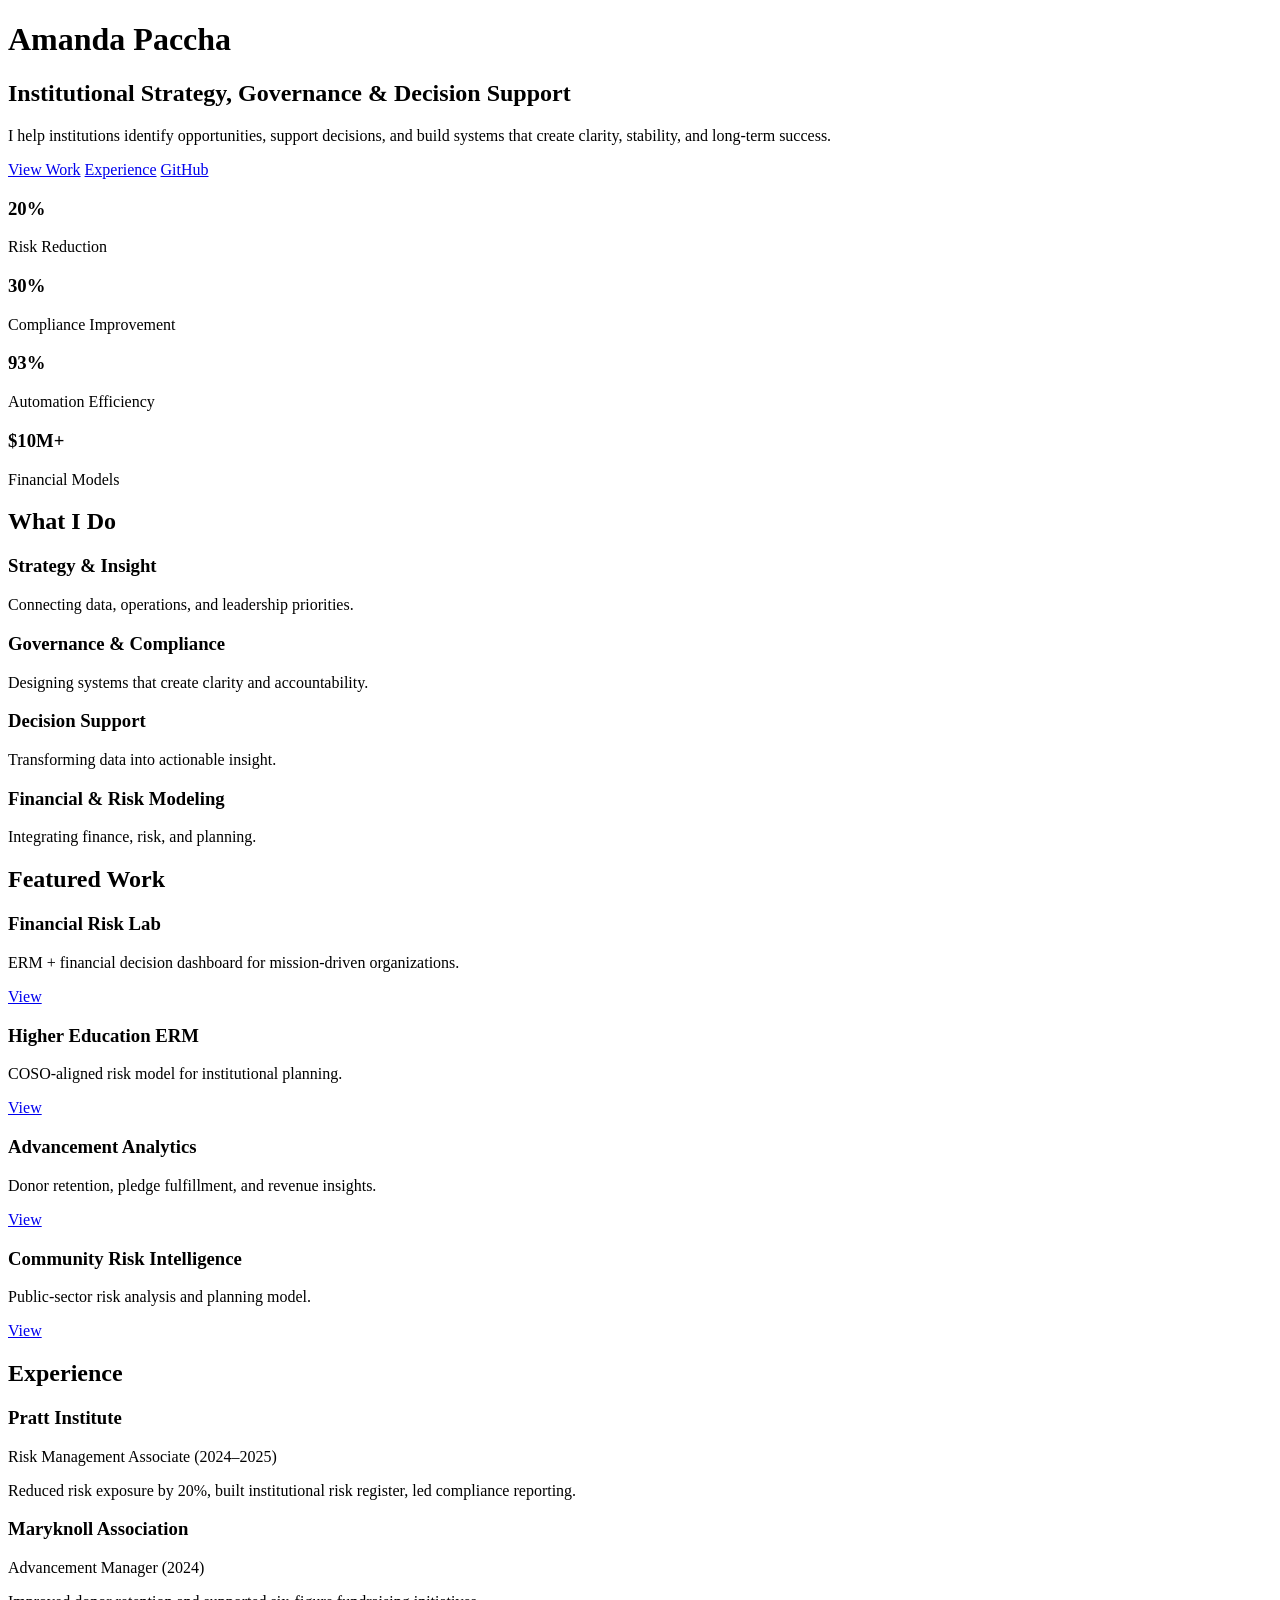
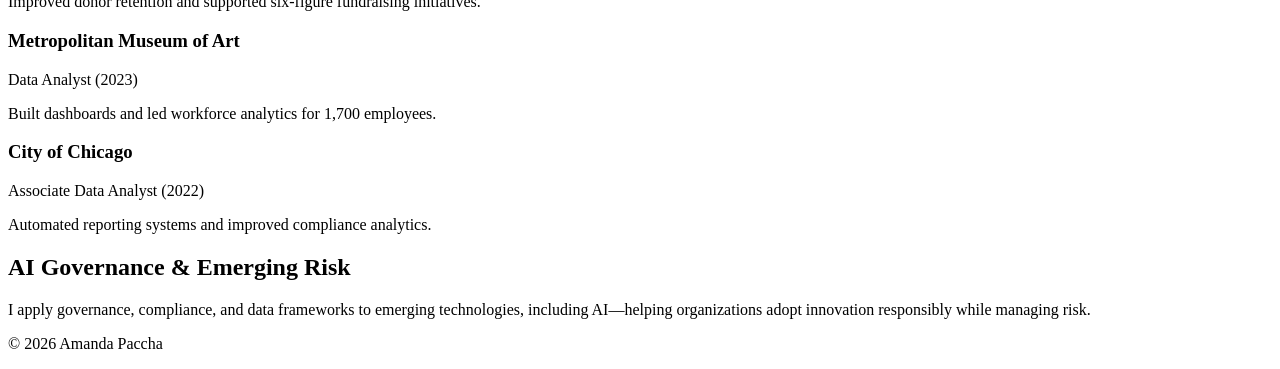
==== index.html @ c98c62a1 "Create index.html" ====
<!DOCTYPE html>
<html lang="en">
<head>
<meta charset="UTF-8">
<meta name="viewport" content="width=device-width, initial-scale=1.0">
<title>Amanda Paccha | Strategy & Decision Support</title>
<link rel="stylesheet" href="style.css">
</head>

<body>

<header class="hero">
  <h1>Amanda Paccha</h1>
  <h2>Institutional Strategy, Governance & Decision Support</h2>
  <p>
    I help institutions identify opportunities, support decisions, and build systems
    that create clarity, stability, and long-term success.
  </p>

  <div class="buttons">
    <a href="#portfolio">View Work</a>
    <a href="#experience">Experience</a>
    <a href="https://github.com/amandapacchacommunity" target="_blank">GitHub</a>
  </div>
</header>

<section class="metrics">
  <div>
    <h3>20%</h3>
    <p>Risk Reduction</p>
  </div>
  <div>
    <h3>30%</h3>
    <p>Compliance Improvement</p>
  </div>
  <div>
    <h3>93%</h3>
    <p>Automation Efficiency</p>
  </div>
  <div>
    <h3>$10M+</h3>
    <p>Financial Models</p>
  </div>
</section>

<section>
  <h2>What I Do</h2>
  <div class="grid">

    <div class="card">
      <h3>Strategy & Insight</h3>
      <p>Connecting data, operations, and leadership priorities.</p>
    </div>

    <div class="card">
      <h3>Governance & Compliance</h3>
      <p>Designing systems that create clarity and accountability.</p>
    </div>

    <div class="card">
      <h3>Decision Support</h3>
      <p>Transforming data into actionable insight.</p>
    </div>

    <div class="card">
      <h3>Financial & Risk Modeling</h3>
      <p>Integrating finance, risk, and planning.</p>
    </div>

  </div>
</section>

<section id="portfolio">
  <h2>Featured Work</h2>

  <div class="grid">

    <div class="card">
      <h3>Financial Risk Lab</h3>
      <p>ERM + financial decision dashboard for mission-driven organizations.</p>
      <a href="https://amandapacchacommunity.github.io/Project7_Flagship/" target="_blank">View</a>
    </div>

    <div class="card">
      <h3>Higher Education ERM</h3>
      <p>COSO-aligned risk model for institutional planning.</p>
      <a href="https://amandapacchacommunity.github.io/Project6/" target="_blank">View</a>
    </div>

    <div class="card">
      <h3>Advancement Analytics</h3>
      <p>Donor retention, pledge fulfillment, and revenue insights.</p>
      <a href="https://amandapacchacommunity.github.io/Project4/" target="_blank">View</a>
    </div>

    <div class="card">
      <h3>Community Risk Intelligence</h3>
      <p>Public-sector risk analysis and planning model.</p>
      <a href="https://amandapacchacommunity.github.io/Project2/" target="_blank">View</a>
    </div>

  </div>
</section>

<section id="experience">
  <h2>Experience</h2>

  <div class="timeline">

    <div class="item">
      <h3>Pratt Institute</h3>
      <p>Risk Management Associate (2024–2025)</p>
      <p>Reduced risk exposure by 20%, built institutional risk register, led compliance reporting.</p>
    </div>

    <div class="item">
      <h3>Maryknoll Association</h3>
      <p>Advancement Manager (2024)</p>
      <p>Improved donor retention and supported six-figure fundraising initiatives.</p>
    </div>

    <div class="item">
      <h3>Metropolitan Museum of Art</h3>
      <p>Data Analyst (2023)</p>
      <p>Built dashboards and led workforce analytics for 1,700 employees.</p>
    </div>

    <div class="item">
      <h3>City of Chicago</h3>
      <p>Associate Data Analyst (2022)</p>
      <p>Automated reporting systems and improved compliance analytics.</p>
    </div>

  </div>
</section>

<section>
  <h2>AI Governance & Emerging Risk</h2>
  <p>
    I apply governance, compliance, and data frameworks to emerging technologies,
    including AI—helping organizations adopt innovation responsibly while managing risk.
  </p>
</section>

<footer>
  <p>© 2026 Amanda Paccha</p>
</footer>

</body>
</html>
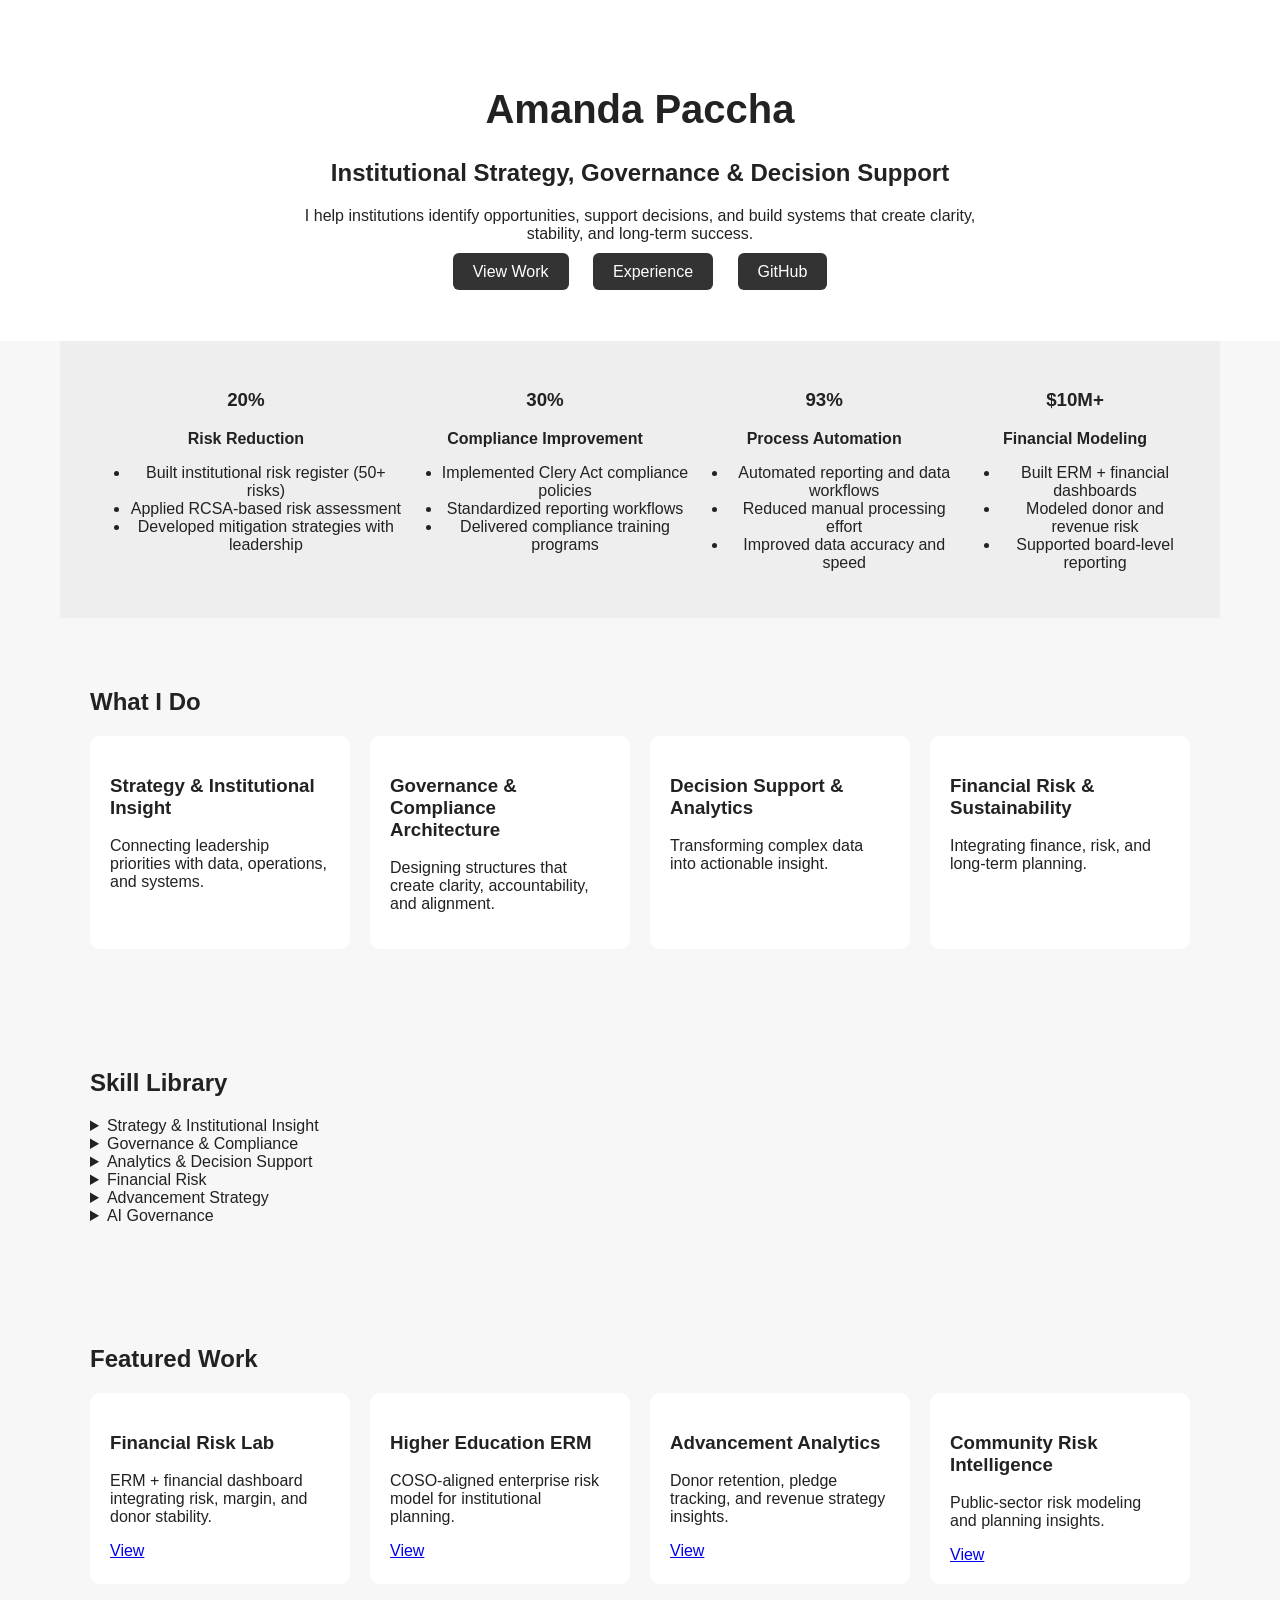
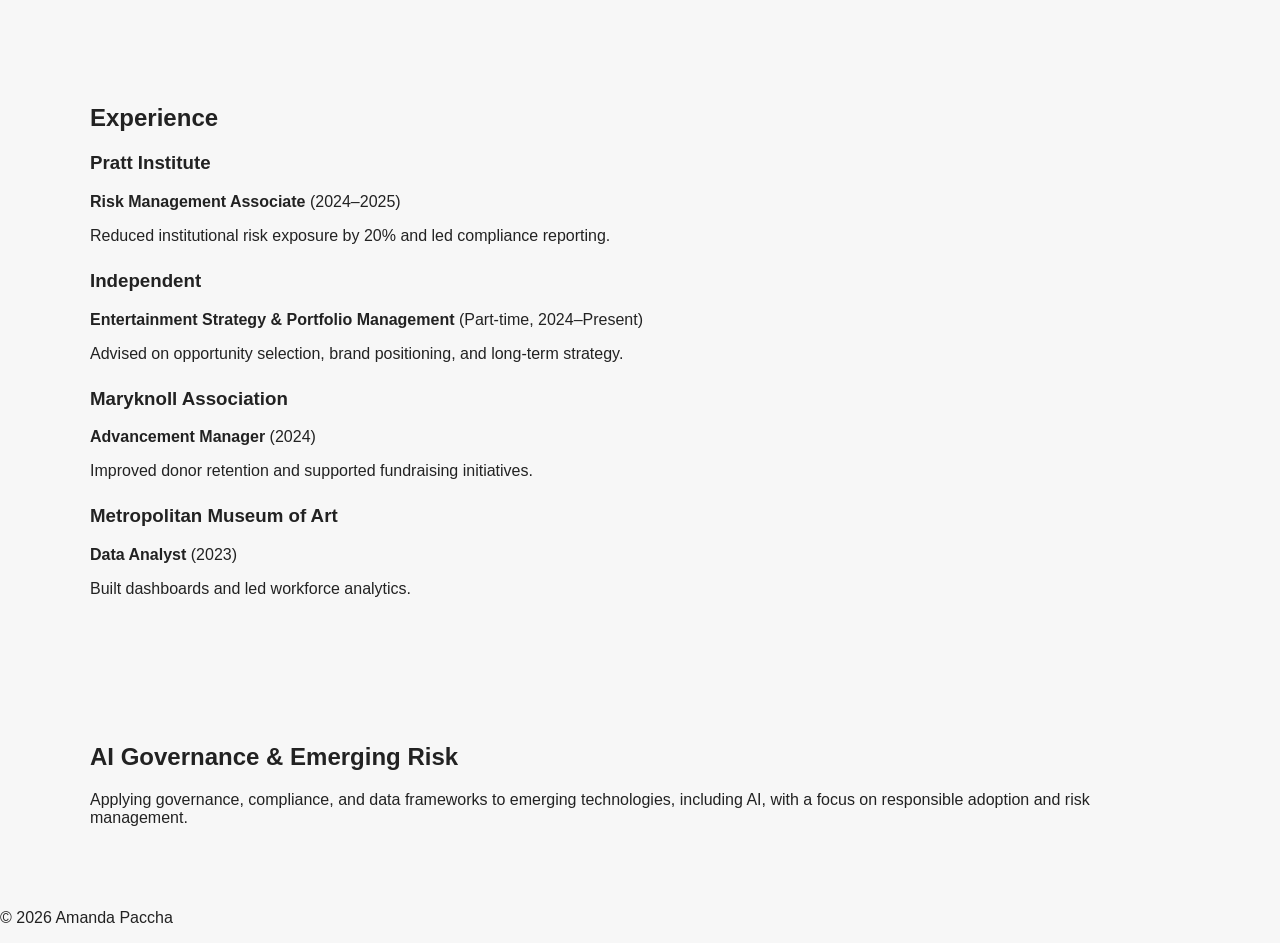
==== commit a7f4e1dc: "Update index.html" ====
--- a/index.html
+++ b/index.html
@@ -25,47 +25,111 @@
 </header>
 
 <section class="metrics">
-  <div>
+
+  <div class="metric-card">
     <h3>20%</h3>
-    <p>Risk Reduction</p>
-  </div>
-  <div>
+    <p><strong>Risk Reduction</strong></p>
+    <ul>
+      <li>Built institutional risk register (50+ risks)</li>
+      <li>Applied RCSA-based risk assessment</li>
+      <li>Developed mitigation strategies with leadership</li>
+    </ul>
+  </div>
+
+  <div class="metric-card">
     <h3>30%</h3>
-    <p>Compliance Improvement</p>
-  </div>
-  <div>
+    <p><strong>Compliance Improvement</strong></p>
+    <ul>
+      <li>Implemented Clery Act compliance policies</li>
+      <li>Standardized reporting workflows</li>
+      <li>Delivered compliance training programs</li>
+    </ul>
+  </div>
+
+  <div class="metric-card">
     <h3>93%</h3>
-    <p>Automation Efficiency</p>
-  </div>
-  <div>
+    <p><strong>Process Automation</strong></p>
+    <ul>
+      <li>Automated reporting and data workflows</li>
+      <li>Reduced manual processing effort</li>
+      <li>Improved data accuracy and speed</li>
+    </ul>
+  </div>
+
+  <div class="metric-card">
     <h3>$10M+</h3>
-    <p>Financial Models</p>
-  </div>
+    <p><strong>Financial Modeling</strong></p>
+    <ul>
+      <li>Built ERM + financial dashboards</li>
+      <li>Modeled donor and revenue risk</li>
+      <li>Supported board-level reporting</li>
+    </ul>
+  </div>
+
 </section>
 
 <section>
   <h2>What I Do</h2>
+
   <div class="grid">
 
     <div class="card">
-      <h3>Strategy & Insight</h3>
-      <p>Connecting data, operations, and leadership priorities.</p>
-    </div>
-
-    <div class="card">
-      <h3>Governance & Compliance</h3>
-      <p>Designing systems that create clarity and accountability.</p>
-    </div>
-
-    <div class="card">
-      <h3>Decision Support</h3>
-      <p>Transforming data into actionable insight.</p>
-    </div>
-
-    <div class="card">
-      <h3>Financial & Risk Modeling</h3>
-      <p>Integrating finance, risk, and planning.</p>
-    </div>
+      <h3>Strategy & Institutional Insight</h3>
+      <p>Connecting leadership priorities with data, operations, and systems.</p>
+    </div>
+
+    <div class="card">
+      <h3>Governance & Compliance Architecture</h3>
+      <p>Designing structures that create clarity, accountability, and alignment.</p>
+    </div>
+
+    <div class="card">
+      <h3>Decision Support & Analytics</h3>
+      <p>Transforming complex data into actionable insight.</p>
+    </div>
+
+    <div class="card">
+      <h3>Financial Risk & Sustainability</h3>
+      <p>Integrating finance, risk, and long-term planning.</p>
+    </div>
+
+  </div>
+</section>
+
+<section id="skill-library">
+  <h2>Skill Library</h2>
+
+  <div class="skill-library">
+
+    <details class="skill-card">
+      <summary>Strategy & Institutional Insight</summary>
+      <p>Leadership consultation, institutional analysis, executive reporting, and opportunity mapping.</p>
+    </details>
+
+    <details class="skill-card">
+      <summary>Governance & Compliance</summary>
+      <p>ERM, Clery Act, policy development, compliance workflows, audit readiness.</p>
+    </details>
+
+    <details class="skill-card">
+      <summary>Analytics & Decision Support</summary>
+      <p>Dashboards, Excel modeling, Tableau, compensation analysis, donor analytics.</p>
+    </details>
+
+    <details class="skill-card">
+      <summary>Financial Risk</summary>
+      <p>Scenario modeling, margin analysis, donor risk, board-level reporting.</p>
+    </details>
+
+    <details class="skill-card">
+      <summary>Advancement Strategy</summary>
+      <p>Donor retention, pledge fulfillment, CRM analysis, fundraising insights.</p>
+    </details>
+
+    <details class="skill-card">
+      <summary>AI Governance</summary>
+      <p>Responsible AI use, risk frameworks, bias awareness, governance controls.</p>
+    </details>
 
   </div>
 </section>
@@ -77,25 +141,25 @@
 
     <div class="card">
       <h3>Financial Risk Lab</h3>
-      <p>ERM + financial decision dashboard for mission-driven organizations.</p>
+      <p>ERM + financial dashboard integrating risk, margin, and donor stability.</p>
       <a href="https://amandapacchacommunity.github.io/Project7_Flagship/" target="_blank">View</a>
     </div>
 
     <div class="card">
       <h3>Higher Education ERM</h3>
-      <p>COSO-aligned risk model for institutional planning.</p>
+      <p>COSO-aligned enterprise risk model for institutional planning.</p>
       <a href="https://amandapacchacommunity.github.io/Project6/" target="_blank">View</a>
     </div>
 
     <div class="card">
       <h3>Advancement Analytics</h3>
-      <p>Donor retention, pledge fulfillment, and revenue insights.</p>
+      <p>Donor retention, pledge tracking, and revenue strategy insights.</p>
       <a href="https://amandapacchacommunity.github.io/Project4/" target="_blank">View</a>
     </div>
 
     <div class="card">
       <h3>Community Risk Intelligence</h3>
-      <p>Public-sector risk analysis and planning model.</p>
+      <p>Public-sector risk modeling and planning insights.</p>
       <a href="https://amandapacchacommunity.github.io/Project2/" target="_blank">View</a>
     </div>
 
@@ -109,26 +173,26 @@
 
     <div class="item">
       <h3>Pratt Institute</h3>
-      <p>Risk Management Associate (2024–2025)</p>
-      <p>Reduced risk exposure by 20%, built institutional risk register, led compliance reporting.</p>
+      <p><strong>Risk Management Associate</strong> (2024–2025)</p>
+      <p>Reduced institutional risk exposure by 20% and led compliance reporting.</p>
+    </div>
+
+    <div class="item">
+      <h3>Independent</h3>
+      <p><strong>Entertainment Strategy & Portfolio Management</strong> (Part-time, 2024–Present)</p>
+      <p>Advised on opportunity selection, brand positioning, and long-term strategy.</p>
     </div>
 
     <div class="item">
       <h3>Maryknoll Association</h3>
-      <p>Advancement Manager (2024)</p>
-      <p>Improved donor retention and supported six-figure fundraising initiatives.</p>
+      <p><strong>Advancement Manager</strong> (2024)</p>
+      <p>Improved donor retention and supported fundraising initiatives.</p>
     </div>
 
     <div class="item">
       <h3>Metropolitan Museum of Art</h3>
-      <p>Data Analyst (2023)</p>
-      <p>Built dashboards and led workforce analytics for 1,700 employees.</p>
-    </div>
-
-    <div class="item">
-      <h3>City of Chicago</h3>
-      <p>Associate Data Analyst (2022)</p>
-      <p>Automated reporting systems and improved compliance analytics.</p>
+      <p><strong>Data Analyst</strong> (2023)</p>
+      <p>Built dashboards and led workforce analytics.</p>
     </div>
 
   </div>
@@ -137,8 +201,8 @@
 <section>
   <h2>AI Governance & Emerging Risk</h2>
   <p>
-    I apply governance, compliance, and data frameworks to emerging technologies,
-    including AI—helping organizations adopt innovation responsibly while managing risk.
+    Applying governance, compliance, and data frameworks to emerging technologies,
+    including AI, with a focus on responsible adoption and risk management.
   </p>
 </section>
 
--- a/style.css
+++ b/style.css
@@ -0,0 +1,60 @@
+body {
+  font-family: Arial;
+  margin: 0;
+  background: #f7f7f7;
+  color: #222;
+}
+
+.hero {
+  text-align: center;
+  padding: 60px 20px;
+  background: #ffffff;
+}
+
+.hero h1 {
+  font-size: 2.5rem;
+}
+
+.hero p {
+  max-width: 700px;
+  margin: 20px auto;
+}
+
+.buttons a {
+  margin: 10px;
+  padding: 10px 20px;
+  background: #333;
+  color: white;
+  text-decoration: none;
+  border-radius: 6px;
+}
+
+section {
+  padding: 50px 20px;
+  max-width: 1100px;
+  margin: auto;
+}
+
+.grid {
+  display: grid;
+  grid-template-columns: repeat(auto-fit, minmax(250px, 1fr));
+  gap: 20px;
+}
+
+.card {
+  background: white;
+  padding: 20px;
+  border-radius: 10px;
+}
+
+.metrics {
+  display: flex;
+  justify-content: space-around;
+  padding: 30px;
+  background: #eee;
+  text-align: center;
+}
+
+.timeline .item {
+  margin-bottom: 25px;
+}
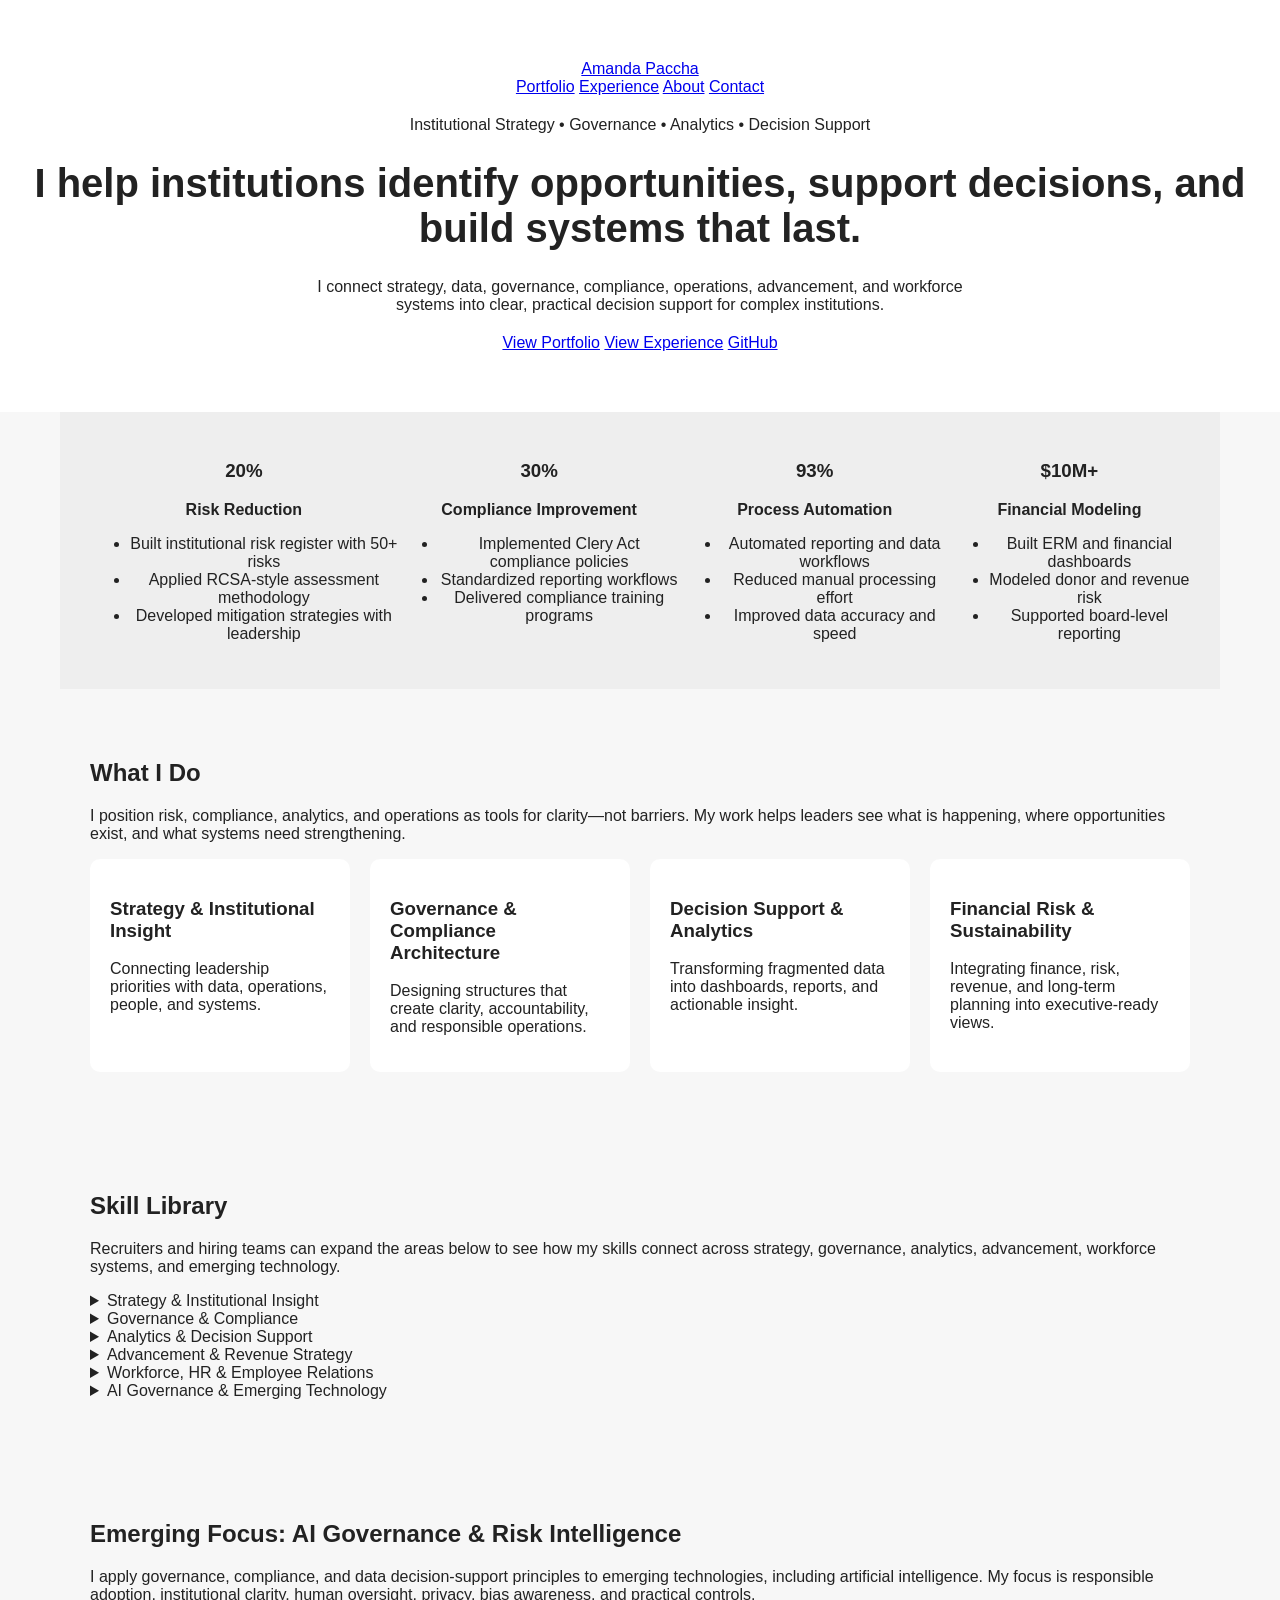
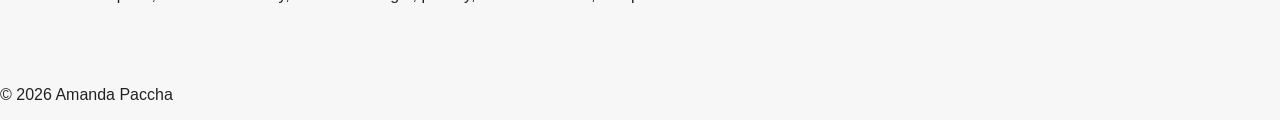
==== commit 60ea83cb: "Update index.html" ====
--- a/index.html
+++ b/index.html
@@ -1,214 +1,167 @@
 <!DOCTYPE html>
 <html lang="en">
 <head>
-<meta charset="UTF-8">
-<meta name="viewport" content="width=device-width, initial-scale=1.0">
-<title>Amanda Paccha | Strategy & Decision Support</title>
-<link rel="stylesheet" href="style.css">
+  <meta charset="UTF-8" />
+  <meta name="viewport" content="width=device-width, initial-scale=1.0" />
+  <title>Amanda Paccha | Institutional Strategy & Decision Support</title>
+  <link rel="stylesheet" href="style.css" />
 </head>
 
 <body>
+<header class="hero">
+  <nav class="nav">
+    <a class="logo" href="index.html">Amanda Paccha</a>
+    <div>
+      <a href="portfolio.html">Portfolio</a>
+      <a href="experience.html">Experience</a>
+      <a href="about.html">About</a>
+      <a href="contact.html">Contact</a>
+    </div>
+  </nav>
 
-<header class="hero">
-  <h1>Amanda Paccha</h1>
-  <h2>Institutional Strategy, Governance & Decision Support</h2>
-  <p>
-    I help institutions identify opportunities, support decisions, and build systems
-    that create clarity, stability, and long-term success.
-  </p>
+  <div class="hero-inner">
+    <p class="eyebrow">Institutional Strategy • Governance • Analytics • Decision Support</p>
+    <h1>I help institutions identify opportunities, support decisions, and build systems that last.</h1>
+    <p class="hero-text">
+      I connect strategy, data, governance, compliance, operations, advancement, and workforce systems
+      into clear, practical decision support for complex institutions.
+    </p>
 
-  <div class="buttons">
-    <a href="#portfolio">View Work</a>
-    <a href="#experience">Experience</a>
-    <a href="https://github.com/amandapacchacommunity" target="_blank">GitHub</a>
+    <div class="button-row">
+      <a class="btn primary" href="portfolio.html">View Portfolio</a>
+      <a class="btn secondary" href="experience.html">View Experience</a>
+      <a class="btn secondary" href="https://github.com/amandapacchacommunity" target="_blank">GitHub</a>
+    </div>
   </div>
 </header>
 
-<section class="metrics">
-
-  <div class="metric-card">
-    <h3>20%</h3>
-    <p><strong>Risk Reduction</strong></p>
-    <ul>
-      <li>Built institutional risk register (50+ risks)</li>
-      <li>Applied RCSA-based risk assessment</li>
-      <li>Developed mitigation strategies with leadership</li>
-    </ul>
-  </div>
-
-  <div class="metric-card">
-    <h3>30%</h3>
-    <p><strong>Compliance Improvement</strong></p>
-    <ul>
-      <li>Implemented Clery Act compliance policies</li>
-      <li>Standardized reporting workflows</li>
-      <li>Delivered compliance training programs</li>
-    </ul>
-  </div>
-
-  <div class="metric-card">
-    <h3>93%</h3>
-    <p><strong>Process Automation</strong></p>
-    <ul>
-      <li>Automated reporting and data workflows</li>
-      <li>Reduced manual processing effort</li>
-      <li>Improved data accuracy and speed</li>
-    </ul>
-  </div>
-
-  <div class="metric-card">
-    <h3>$10M+</h3>
-    <p><strong>Financial Modeling</strong></p>
-    <ul>
-      <li>Built ERM + financial dashboards</li>
-      <li>Modeled donor and revenue risk</li>
-      <li>Supported board-level reporting</li>
-    </ul>
-  </div>
-
-</section>
-
-<section>
-  <h2>What I Do</h2>
-
-  <div class="grid">
-
-    <div class="card">
-      <h3>Strategy & Institutional Insight</h3>
-      <p>Connecting leadership priorities with data, operations, and systems.</p>
+<main>
+  <section class="metrics">
+    <div class="metric-card">
+      <h3>20%</h3>
+      <p><strong>Risk Reduction</strong></p>
+      <ul>
+        <li>Built institutional risk register with 50+ risks</li>
+        <li>Applied RCSA-style assessment methodology</li>
+        <li>Developed mitigation strategies with leadership</li>
+      </ul>
     </div>
 
-    <div class="card">
-      <h3>Governance & Compliance Architecture</h3>
-      <p>Designing structures that create clarity, accountability, and alignment.</p>
+    <div class="metric-card">
+      <h3>30%</h3>
+      <p><strong>Compliance Improvement</strong></p>
+      <ul>
+        <li>Implemented Clery Act compliance policies</li>
+        <li>Standardized reporting workflows</li>
+        <li>Delivered compliance training programs</li>
+      </ul>
     </div>
 
-    <div class="card">
-      <h3>Decision Support & Analytics</h3>
-      <p>Transforming complex data into actionable insight.</p>
+    <div class="metric-card">
+      <h3>93%</h3>
+      <p><strong>Process Automation</strong></p>
+      <ul>
+        <li>Automated reporting and data workflows</li>
+        <li>Reduced manual processing effort</li>
+        <li>Improved data accuracy and speed</li>
+      </ul>
     </div>
 
-    <div class="card">
-      <h3>Financial Risk & Sustainability</h3>
-      <p>Integrating finance, risk, and long-term planning.</p>
+    <div class="metric-card">
+      <h3>$10M+</h3>
+      <p><strong>Financial Modeling</strong></p>
+      <ul>
+        <li>Built ERM and financial dashboards</li>
+        <li>Modeled donor and revenue risk</li>
+        <li>Supported board-level reporting</li>
+      </ul>
     </div>
+  </section>
 
-  </div>
-</section>
+  <section class="section">
+    <h2>What I Do</h2>
+    <p class="section-intro">
+      I position risk, compliance, analytics, and operations as tools for clarity—not barriers.
+      My work helps leaders see what is happening, where opportunities exist, and what systems need strengthening.
+    </p>
 
-<section id="skill-library">
-  <h2>Skill Library</h2>
+    <div class="grid">
+      <article class="card">
+        <h3>Strategy & Institutional Insight</h3>
+        <p>Connecting leadership priorities with data, operations, people, and systems.</p>
+      </article>
 
-  <div class="skill-library">
+      <article class="card">
+        <h3>Governance & Compliance Architecture</h3>
+        <p>Designing structures that create clarity, accountability, and responsible operations.</p>
+      </article>
 
-    <details class="skill-card">
-      <summary>Strategy & Institutional Insight</summary>
-      <p>Leadership consultation, institutional analysis, executive reporting, and opportunity mapping.</p>
-    </details>
+      <article class="card">
+        <h3>Decision Support & Analytics</h3>
+        <p>Transforming fragmented data into dashboards, reports, and actionable insight.</p>
+      </article>
 
-    <details class="skill-card">
-      <summary>Governance & Compliance</summary>
-      <p>ERM, Clery Act, policy development, compliance workflows, audit readiness.</p>
-    </details>
+      <article class="card">
+        <h3>Financial Risk & Sustainability</h3>
+        <p>Integrating finance, risk, revenue, and long-term planning into executive-ready views.</p>
+      </article>
+    </div>
+  </section>
 
-    <details class="skill-card">
-      <summary>Analytics & Decision Support</summary>
-      <p>Dashboards, Excel modeling, Tableau, compensation analysis, donor analytics.</p>
-    </details>
+  <section class="section">
+    <h2>Skill Library</h2>
+    <p class="section-intro">
+      Recruiters and hiring teams can expand the areas below to see how my skills connect across strategy,
+      governance, analytics, advancement, workforce systems, and emerging technology.
+    </p>
 
-    <details class="skill-card">
-      <summary>Financial Risk</summary>
-      <p>Scenario modeling, margin analysis, donor risk, board-level reporting.</p>
-    </details>
+    <div class="skill-library">
+      <details class="skill-card">
+        <summary>Strategy & Institutional Insight</summary>
+        <p>Leadership consultation, opportunity identification, institutional analysis, executive summaries, cross-functional planning, and decision support.</p>
+      </details>
 
-    <details class="skill-card">
-      <summary>Advancement Strategy</summary>
-      <p>Donor retention, pledge fulfillment, CRM analysis, fundraising insights.</p>
-    </details>
+      <details class="skill-card">
+        <summary>Governance & Compliance</summary>
+        <p>ERM, Clery Act, policy development, controls, training, audit readiness, compliance workflows, and regulatory reporting.</p>
+      </details>
 
-    <details class="skill-card">
-      <summary>AI Governance</summary>
-      <p>Responsible AI use, risk frameworks, bias awareness, governance controls.</p>
-    </details>
+      <details class="skill-card">
+        <summary>Analytics & Decision Support</summary>
+        <p>Dashboards, Excel modeling, Tableau, Power BI, compensation analysis, pay equity review, donor analytics, and workforce analytics.</p>
+      </details>
 
-  </div>
-</section>
+      <details class="skill-card">
+        <summary>Advancement & Revenue Strategy</summary>
+        <p>Donor retention, pledge fulfillment, membership analysis, CRM reporting, Salesforce, Raiser’s Edge, stewardship, and fundraising insights.</p>
+      </details>
 
-<section id="portfolio">
-  <h2>Featured Work</h2>
+      <details class="skill-card">
+        <summary>Workforce, HR & Employee Relations</summary>
+        <p>ADA/FMLA coordination, HR compliance, investigations support, workforce reporting, compensation benchmarking, and employee relations documentation.</p>
+      </details>
 
-  <div class="grid">
+      <details class="skill-card">
+        <summary>AI Governance & Emerging Technology</summary>
+        <p>Responsible AI use, use-case mapping, privacy considerations, bias awareness, human oversight, auditability, and governance controls.</p>
+      </details>
+    </div>
+  </section>
 
-    <div class="card">
-      <h3>Financial Risk Lab</h3>
-      <p>ERM + financial dashboard integrating risk, margin, and donor stability.</p>
-      <a href="https://amandapacchacommunity.github.io/Project7_Flagship/" target="_blank">View</a>
-    </div>
-
-    <div class="card">
-      <h3>Higher Education ERM</h3>
-      <p>COSO-aligned enterprise risk model for institutional planning.</p>
-      <a href="https://amandapacchacommunity.github.io/Project6/" target="_blank">View</a>
-    </div>
-
-    <div class="card">
-      <h3>Advancement Analytics</h3>
-      <p>Donor retention, pledge tracking, and revenue strategy insights.</p>
-      <a href="https://amandapacchacommunity.github.io/Project4/" target="_blank">View</a>
-    </div>
-
-    <div class="card">
-      <h3>Community Risk Intelligence</h3>
-      <p>Public-sector risk modeling and planning insights.</p>
-      <a href="https://amandapacchacommunity.github.io/Project2/" target="_blank">View</a>
-    </div>
-
-  </div>
-</section>
-
-<section id="experience">
-  <h2>Experience</h2>
-
-  <div class="timeline">
-
-    <div class="item">
-      <h3>Pratt Institute</h3>
-      <p><strong>Risk Management Associate</strong> (2024–2025)</p>
-      <p>Reduced institutional risk exposure by 20% and led compliance reporting.</p>
-    </div>
-
-    <div class="item">
-      <h3>Independent</h3>
-      <p><strong>Entertainment Strategy & Portfolio Management</strong> (Part-time, 2024–Present)</p>
-      <p>Advised on opportunity selection, brand positioning, and long-term strategy.</p>
-    </div>
-
-    <div class="item">
-      <h3>Maryknoll Association</h3>
-      <p><strong>Advancement Manager</strong> (2024)</p>
-      <p>Improved donor retention and supported fundraising initiatives.</p>
-    </div>
-
-    <div class="item">
-      <h3>Metropolitan Museum of Art</h3>
-      <p><strong>Data Analyst</strong> (2023)</p>
-      <p>Built dashboards and led workforce analytics.</p>
-    </div>
-
-  </div>
-</section>
-
-<section>
-  <h2>AI Governance & Emerging Risk</h2>
-  <p>
-    Applying governance, compliance, and data frameworks to emerging technologies,
-    including AI, with a focus on responsible adoption and risk management.
-  </p>
-</section>
+  <section class="section highlight">
+    <h2>Emerging Focus: AI Governance & Risk Intelligence</h2>
+    <p>
+      I apply governance, compliance, and data decision-support principles to emerging technologies,
+      including artificial intelligence. My focus is responsible adoption, institutional clarity,
+      human oversight, privacy, bias awareness, and practical controls.
+    </p>
+  </section>
+</main>
 
 <footer>
   <p>© 2026 Amanda Paccha</p>
 </footer>
 
+<script src="script.js"></script>
 </body>
 </html>
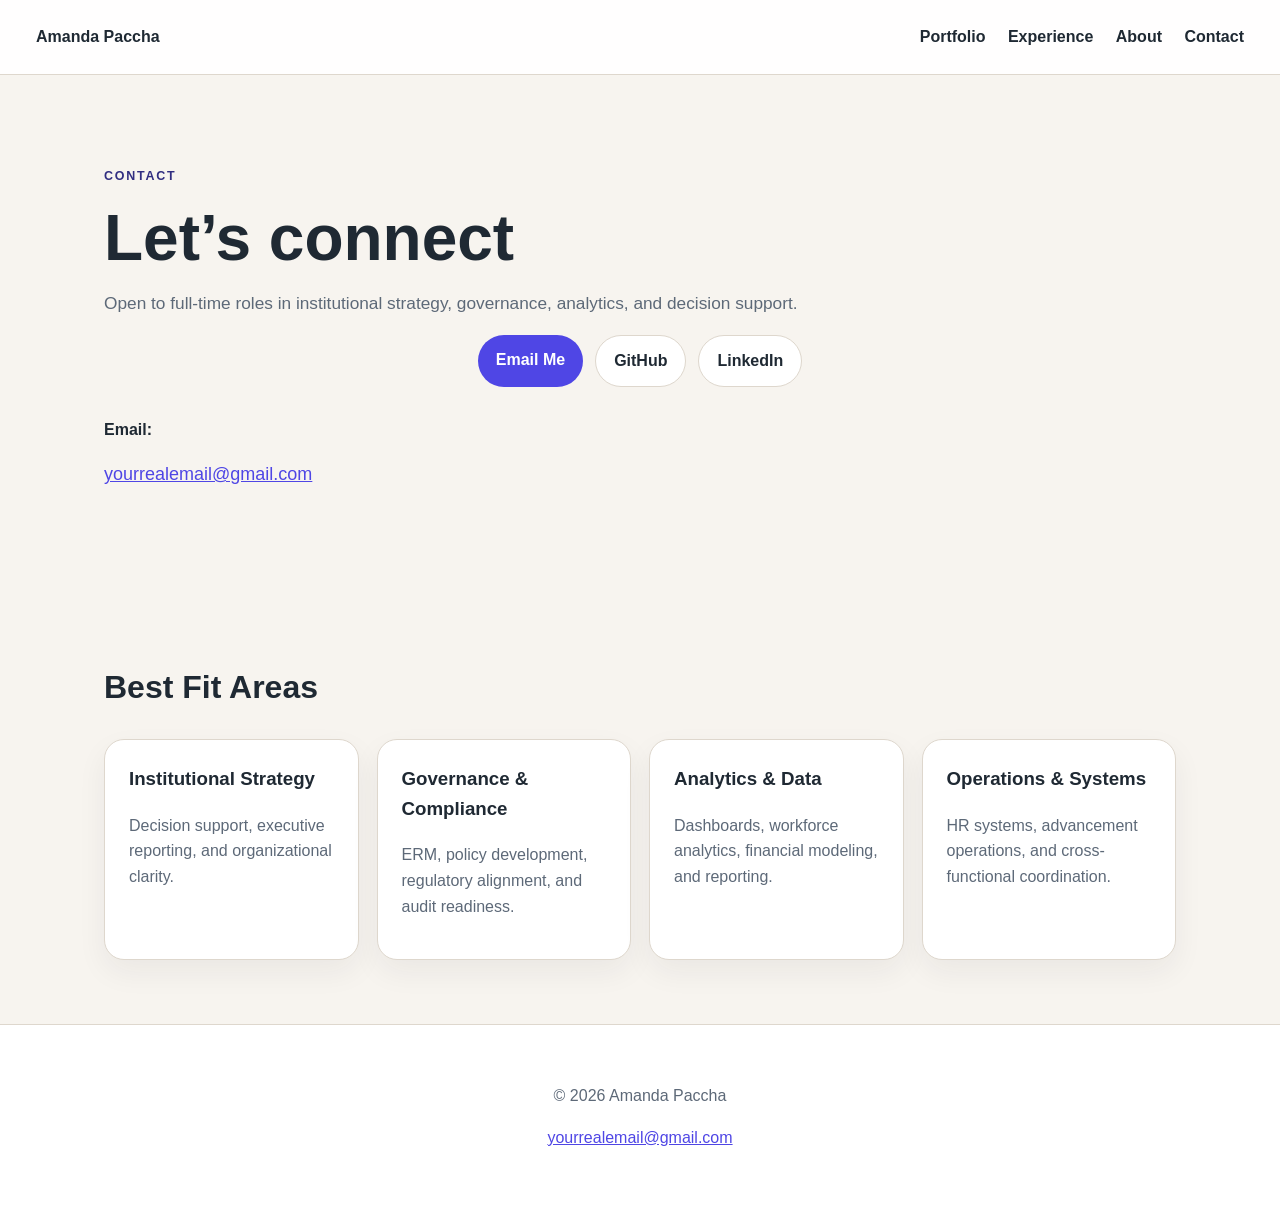
==== commit 10f2b886: "Revise contact section and update navigation links Updated the contact section and navigation links " ====
--- a/index.html
+++ b/index.html
@@ -1,167 +1,90 @@
 <!DOCTYPE html>
 <html lang="en">
 <head>
-  <meta charset="UTF-8" />
-  <meta name="viewport" content="width=device-width, initial-scale=1.0" />
-  <title>Amanda Paccha | Institutional Strategy & Decision Support</title>
-  <link rel="stylesheet" href="style.css" />
+  <meta charset="UTF-8">
+  <meta name="viewport" content="width=device-width, initial-scale=1.0">
+  <title>Contact | Amanda Paccha</title>
+  <link rel="stylesheet" href="style.css">
 </head>
 
 <body>
-<header class="hero">
-  <nav class="nav">
-    <a class="logo" href="index.html">Amanda Paccha</a>
-    <div>
-      <a href="portfolio.html">Portfolio</a>
-      <a href="experience.html">Experience</a>
-      <a href="about.html">About</a>
-      <a href="contact.html">Contact</a>
-    </div>
-  </nav>
 
-  <div class="hero-inner">
-    <p class="eyebrow">Institutional Strategy • Governance • Analytics • Decision Support</p>
-    <h1>I help institutions identify opportunities, support decisions, and build systems that last.</h1>
-    <p class="hero-text">
-      I connect strategy, data, governance, compliance, operations, advancement, and workforce systems
-      into clear, practical decision support for complex institutions.
+<nav class="nav page-nav">
+  <a class="logo" href="index.html">Amanda Paccha</a>
+  <div>
+    <a href="portfolio.html">Portfolio</a>
+    <a href="experience.html">Experience</a>
+    <a href="about.html">About</a>
+    <a href="contact.html">Contact</a>
+  </div>
+</nav>
+
+<main>
+
+  <section class="section page-header">
+    <p class="eyebrow">Contact</p>
+    <h1>Let’s connect</h1>
+    <p class="section-intro">
+      Open to full-time roles in institutional strategy, governance, analytics, and decision support.
     </p>
 
+    <!-- BUTTONS -->
     <div class="button-row">
-      <a class="btn primary" href="portfolio.html">View Portfolio</a>
-      <a class="btn secondary" href="experience.html">View Experience</a>
+      <a class="btn primary" href="mailto:yourrealemail@gmail.com">Email Me</a>
       <a class="btn secondary" href="https://github.com/amandapacchacommunity" target="_blank">GitHub</a>
-    </div>
-  </div>
-</header>
-
-<main>
-  <section class="metrics">
-    <div class="metric-card">
-      <h3>20%</h3>
-      <p><strong>Risk Reduction</strong></p>
-      <ul>
-        <li>Built institutional risk register with 50+ risks</li>
-        <li>Applied RCSA-style assessment methodology</li>
-        <li>Developed mitigation strategies with leadership</li>
-      </ul>
+      <a class="btn secondary" href="#" target="_blank">LinkedIn</a>
     </div>
 
-    <div class="metric-card">
-      <h3>30%</h3>
-      <p><strong>Compliance Improvement</strong></p>
-      <ul>
-        <li>Implemented Clery Act compliance policies</li>
-        <li>Standardized reporting workflows</li>
-        <li>Delivered compliance training programs</li>
-      </ul>
+    <!-- VISIBLE EMAIL (THIS IS WHAT YOU WERE MISSING) -->
+    <div style="margin-top:30px;">
+      <p><strong>Email:</strong></p>
+      <p style="font-size:18px;">
+        <a href="mailto:yourrealemail@gmail.com">
+          yourrealemail@gmail.com
+        </a>
+      </p>
     </div>
 
-    <div class="metric-card">
-      <h3>93%</h3>
-      <p><strong>Process Automation</strong></p>
-      <ul>
-        <li>Automated reporting and data workflows</li>
-        <li>Reduced manual processing effort</li>
-        <li>Improved data accuracy and speed</li>
-      </ul>
-    </div>
+  </section>
 
-    <div class="metric-card">
-      <h3>$10M+</h3>
-      <p><strong>Financial Modeling</strong></p>
-      <ul>
-        <li>Built ERM and financial dashboards</li>
-        <li>Modeled donor and revenue risk</li>
-        <li>Supported board-level reporting</li>
-      </ul>
+  <section class="section">
+    <h2>Best Fit Areas</h2>
+
+    <div class="grid">
+
+      <div class="card">
+        <h3>Institutional Strategy</h3>
+        <p>Decision support, executive reporting, and organizational clarity.</p>
+      </div>
+
+      <div class="card">
+        <h3>Governance & Compliance</h3>
+        <p>ERM, policy development, regulatory alignment, and audit readiness.</p>
+      </div>
+
+      <div class="card">
+        <h3>Analytics & Data</h3>
+        <p>Dashboards, workforce analytics, financial modeling, and reporting.</p>
+      </div>
+
+      <div class="card">
+        <h3>Operations & Systems</h3>
+        <p>HR systems, advancement operations, and cross-functional coordination.</p>
+      </div>
+
     </div>
   </section>
 
-  <section class="section">
-    <h2>What I Do</h2>
-    <p class="section-intro">
-      I position risk, compliance, analytics, and operations as tools for clarity—not barriers.
-      My work helps leaders see what is happening, where opportunities exist, and what systems need strengthening.
-    </p>
-
-    <div class="grid">
-      <article class="card">
-        <h3>Strategy & Institutional Insight</h3>
-        <p>Connecting leadership priorities with data, operations, people, and systems.</p>
-      </article>
-
-      <article class="card">
-        <h3>Governance & Compliance Architecture</h3>
-        <p>Designing structures that create clarity, accountability, and responsible operations.</p>
-      </article>
-
-      <article class="card">
-        <h3>Decision Support & Analytics</h3>
-        <p>Transforming fragmented data into dashboards, reports, and actionable insight.</p>
-      </article>
-
-      <article class="card">
-        <h3>Financial Risk & Sustainability</h3>
-        <p>Integrating finance, risk, revenue, and long-term planning into executive-ready views.</p>
-      </article>
-    </div>
-  </section>
-
-  <section class="section">
-    <h2>Skill Library</h2>
-    <p class="section-intro">
-      Recruiters and hiring teams can expand the areas below to see how my skills connect across strategy,
-      governance, analytics, advancement, workforce systems, and emerging technology.
-    </p>
-
-    <div class="skill-library">
-      <details class="skill-card">
-        <summary>Strategy & Institutional Insight</summary>
-        <p>Leadership consultation, opportunity identification, institutional analysis, executive summaries, cross-functional planning, and decision support.</p>
-      </details>
-
-      <details class="skill-card">
-        <summary>Governance & Compliance</summary>
-        <p>ERM, Clery Act, policy development, controls, training, audit readiness, compliance workflows, and regulatory reporting.</p>
-      </details>
-
-      <details class="skill-card">
-        <summary>Analytics & Decision Support</summary>
-        <p>Dashboards, Excel modeling, Tableau, Power BI, compensation analysis, pay equity review, donor analytics, and workforce analytics.</p>
-      </details>
-
-      <details class="skill-card">
-        <summary>Advancement & Revenue Strategy</summary>
-        <p>Donor retention, pledge fulfillment, membership analysis, CRM reporting, Salesforce, Raiser’s Edge, stewardship, and fundraising insights.</p>
-      </details>
-
-      <details class="skill-card">
-        <summary>Workforce, HR & Employee Relations</summary>
-        <p>ADA/FMLA coordination, HR compliance, investigations support, workforce reporting, compensation benchmarking, and employee relations documentation.</p>
-      </details>
-
-      <details class="skill-card">
-        <summary>AI Governance & Emerging Technology</summary>
-        <p>Responsible AI use, use-case mapping, privacy considerations, bias awareness, human oversight, auditability, and governance controls.</p>
-      </details>
-    </div>
-  </section>
-
-  <section class="section highlight">
-    <h2>Emerging Focus: AI Governance & Risk Intelligence</h2>
-    <p>
-      I apply governance, compliance, and data decision-support principles to emerging technologies,
-      including artificial intelligence. My focus is responsible adoption, institutional clarity,
-      human oversight, privacy, bias awareness, and practical controls.
-    </p>
-  </section>
 </main>
 
 <footer>
   <p>© 2026 Amanda Paccha</p>
+  <p>
+    <a href="mailto:yourrealemail@gmail.com">
+      yourrealemail@gmail.com
+    </a>
+  </p>
 </footer>
 
-<script src="script.js"></script>
 </body>
 </html>
--- a/style.css
+++ b/style.css
@@ -1,60 +1,251 @@
+:root {
+  --bg: #f7f4ef;
+  --card: #ffffff;
+  --text: #1f2933;
+  --muted: #5d6978;
+  --line: #ded7cd;
+  --accent: #4f46e5;
+  --accent-dark: #312e81;
+  --soft: #ede9fe;
+}
+
+* {
+  box-sizing: border-box;
+}
+
 body {
-  font-family: Arial;
   margin: 0;
-  background: #f7f7f7;
-  color: #222;
+  font-family: Arial, Helvetica, sans-serif;
+  background: var(--bg);
+  color: var(--text);
+  line-height: 1.6;
+}
+
+a {
+  color: var(--accent);
+}
+
+.nav {
+  display: flex;
+  justify-content: space-between;
+  align-items: center;
+  padding: 24px 36px;
+}
+
+.page-nav {
+  background: rgba(255,255,255,0.9);
+  border-bottom: 1px solid var(--line);
+  position: sticky;
+  top: 0;
+  z-index: 10;
+}
+
+.nav a {
+  text-decoration: none;
+  color: var(--text);
+  margin-left: 18px;
+  font-weight: 600;
+}
+
+.logo {
+  margin-left: 0 !important;
+  font-weight: 800 !important;
 }
 
 .hero {
+  background: linear-gradient(135deg, #ffffff, #ede9fe);
+  min-height: 640px;
+}
+
+.hero-inner {
+  max-width: 980px;
+  margin: 0 auto;
+  padding: 80px 24px 120px;
   text-align: center;
-  padding: 60px 20px;
-  background: #ffffff;
-}
-
-.hero h1 {
+}
+
+.eyebrow {
+  text-transform: uppercase;
+  letter-spacing: 0.14em;
+  font-size: 0.78rem;
+  color: var(--accent-dark);
+  font-weight: 800;
+}
+
+h1 {
+  font-size: clamp(2.4rem, 5vw, 4.8rem);
+  line-height: 1.05;
+  margin: 18px 0;
+}
+
+h2 {
+  font-size: 2rem;
+  margin-bottom: 14px;
+}
+
+h3 {
+  margin-top: 0;
+}
+
+.hero-text,
+.section-intro {
+  max-width: 820px;
+  color: var(--muted);
+  font-size: 1.08rem;
+}
+
+.hero-text {
+  margin: 0 auto 28px;
+}
+
+.button-row {
+  display: flex;
+  flex-wrap: wrap;
+  gap: 12px;
+  justify-content: center;
+}
+
+.btn {
+  display: inline-block;
+  padding: 12px 18px;
+  border-radius: 999px;
+  text-decoration: none;
+  font-weight: 700;
+}
+
+.primary {
+  background: var(--accent);
+  color: white;
+}
+
+.secondary {
+  background: white;
+  color: var(--text);
+  border: 1px solid var(--line);
+}
+
+.section {
+  max-width: 1120px;
+  margin: 0 auto;
+  padding: 64px 24px;
+}
+
+.page-header {
+  padding-top: 80px;
+}
+
+.metrics {
+  max-width: 1120px;
+  margin: -70px auto 0;
+  padding: 0 24px 48px;
+  display: grid;
+  grid-template-columns: repeat(auto-fit, minmax(230px, 1fr));
+  gap: 18px;
+  position: relative;
+}
+
+.metric-card,
+.card,
+.skill-card,
+.item {
+  background: var(--card);
+  border: 1px solid var(--line);
+  border-radius: 20px;
+  padding: 24px;
+  box-shadow: 0 12px 30px rgba(31,41,51,0.06);
+}
+
+.metric-card h3 {
   font-size: 2.5rem;
-}
-
-.hero p {
-  max-width: 700px;
-  margin: 20px auto;
-}
-
-.buttons a {
-  margin: 10px;
-  padding: 10px 20px;
-  background: #333;
-  color: white;
+  color: var(--accent);
+  margin: 0;
+}
+
+.metric-card ul,
+.item ul {
+  padding-left: 20px;
+  color: var(--muted);
+  font-size: 0.95rem;
+}
+
+.metric-card li,
+.item li {
+  margin-bottom: 6px;
+}
+
+.grid {
+  display: grid;
+  grid-template-columns: repeat(auto-fit, minmax(245px, 1fr));
+  gap: 18px;
+  margin-top: 26px;
+}
+
+.card p {
+  color: var(--muted);
+}
+
+.text-link {
+  display: inline-block;
+  margin-top: 10px;
+  font-weight: 800;
   text-decoration: none;
-  border-radius: 6px;
-}
-
-section {
-  padding: 50px 20px;
-  max-width: 1100px;
-  margin: auto;
-}
-
-.grid {
-  display: grid;
-  grid-template-columns: repeat(auto-fit, minmax(250px, 1fr));
-  gap: 20px;
-}
-
-.card {
-  background: white;
-  padding: 20px;
-  border-radius: 10px;
-}
-
-.metrics {
-  display: flex;
-  justify-content: space-around;
-  padding: 30px;
-  background: #eee;
+}
+
+.skill-library {
+  display: grid;
+  gap: 14px;
+  margin-top: 26px;
+}
+
+.skill-card summary {
+  cursor: pointer;
+  font-weight: 800;
+  font-size: 1.05rem;
+}
+
+.skill-card p {
+  color: var(--muted);
+}
+
+.highlight {
+  background: var(--soft);
+  border-radius: 28px;
+  margin-bottom: 60px;
+}
+
+.timeline {
+  display: grid;
+  gap: 18px;
+}
+
+.item p {
+  color: var(--muted);
+}
+
+footer {
   text-align: center;
-}
-
-.timeline .item {
-  margin-bottom: 25px;
-}
+  padding: 42px 24px;
+  border-top: 1px solid var(--line);
+  color: var(--muted);
+  background: #fff;
+}
+
+@media (max-width: 720px) {
+  .nav {
+    display: block;
+    text-align: center;
+  }
+
+  .nav div {
+    margin-top: 12px;
+  }
+
+  .nav a {
+    display: inline-block;
+    margin: 6px;
+  }
+
+  .metrics {
+    margin-top: 0;
+  }
+}
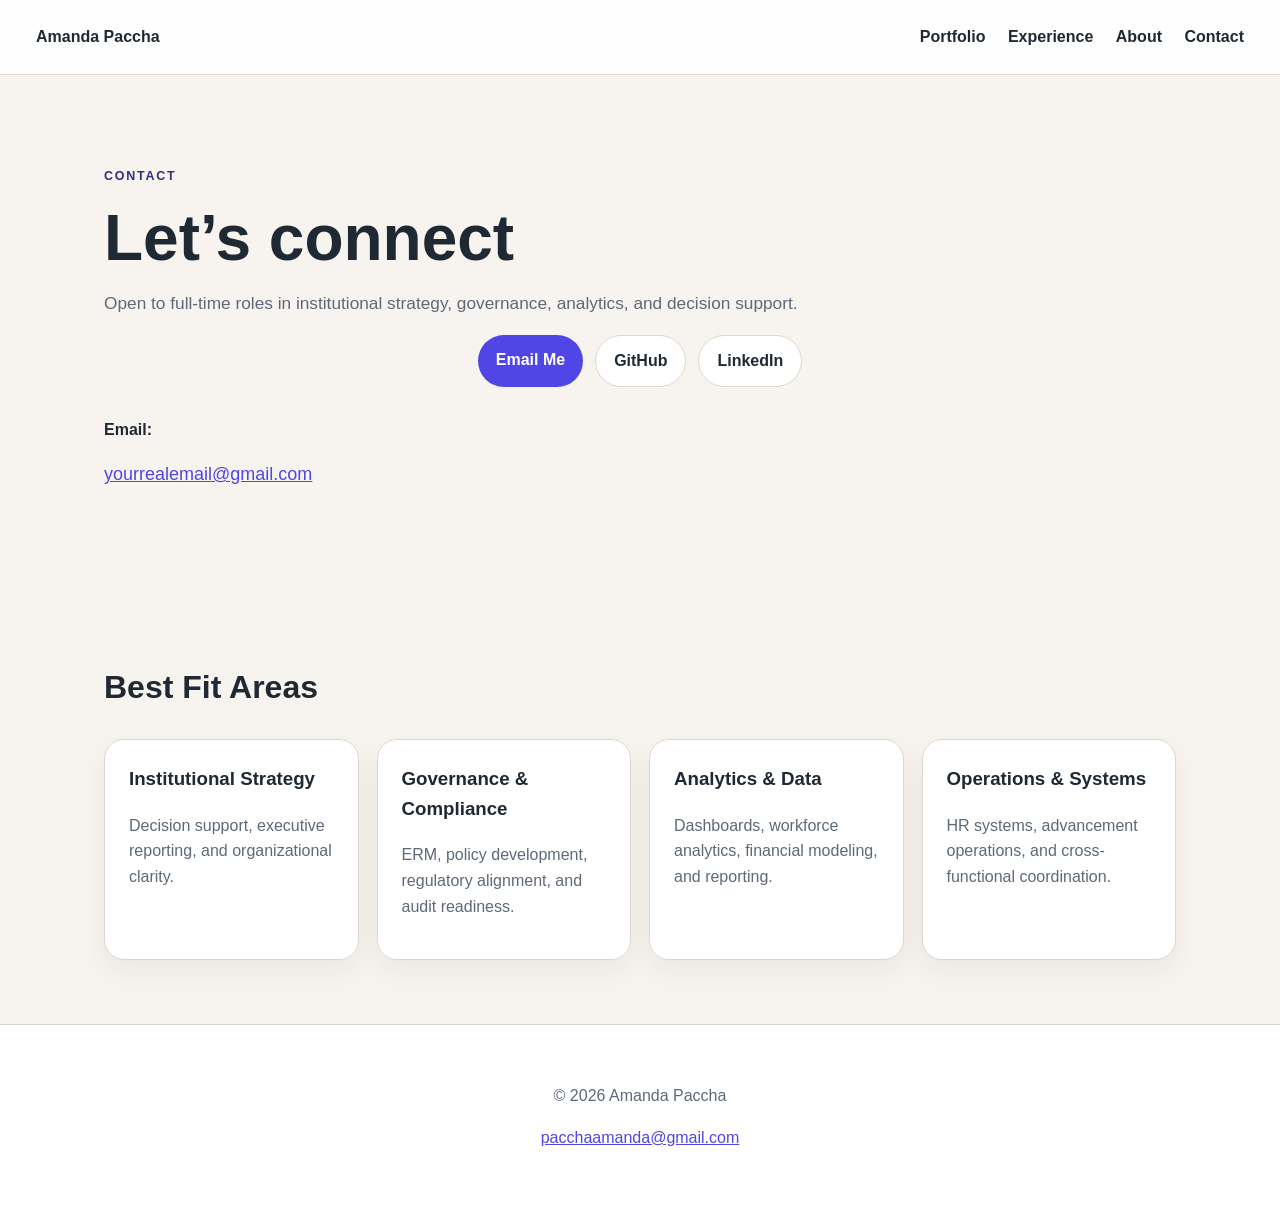
==== commit 16523e07: "Update email address in footer" ====
--- a/index.html
+++ b/index.html
@@ -80,8 +80,8 @@
 <footer>
   <p>© 2026 Amanda Paccha</p>
   <p>
-    <a href="mailto:yourrealemail@gmail.com">
-      yourrealemail@gmail.com
+    <a href="mailto:pacchaamanda@gmail.com">
+      pacchaamanda@gmail.com
     </a>
   </p>
 </footer>
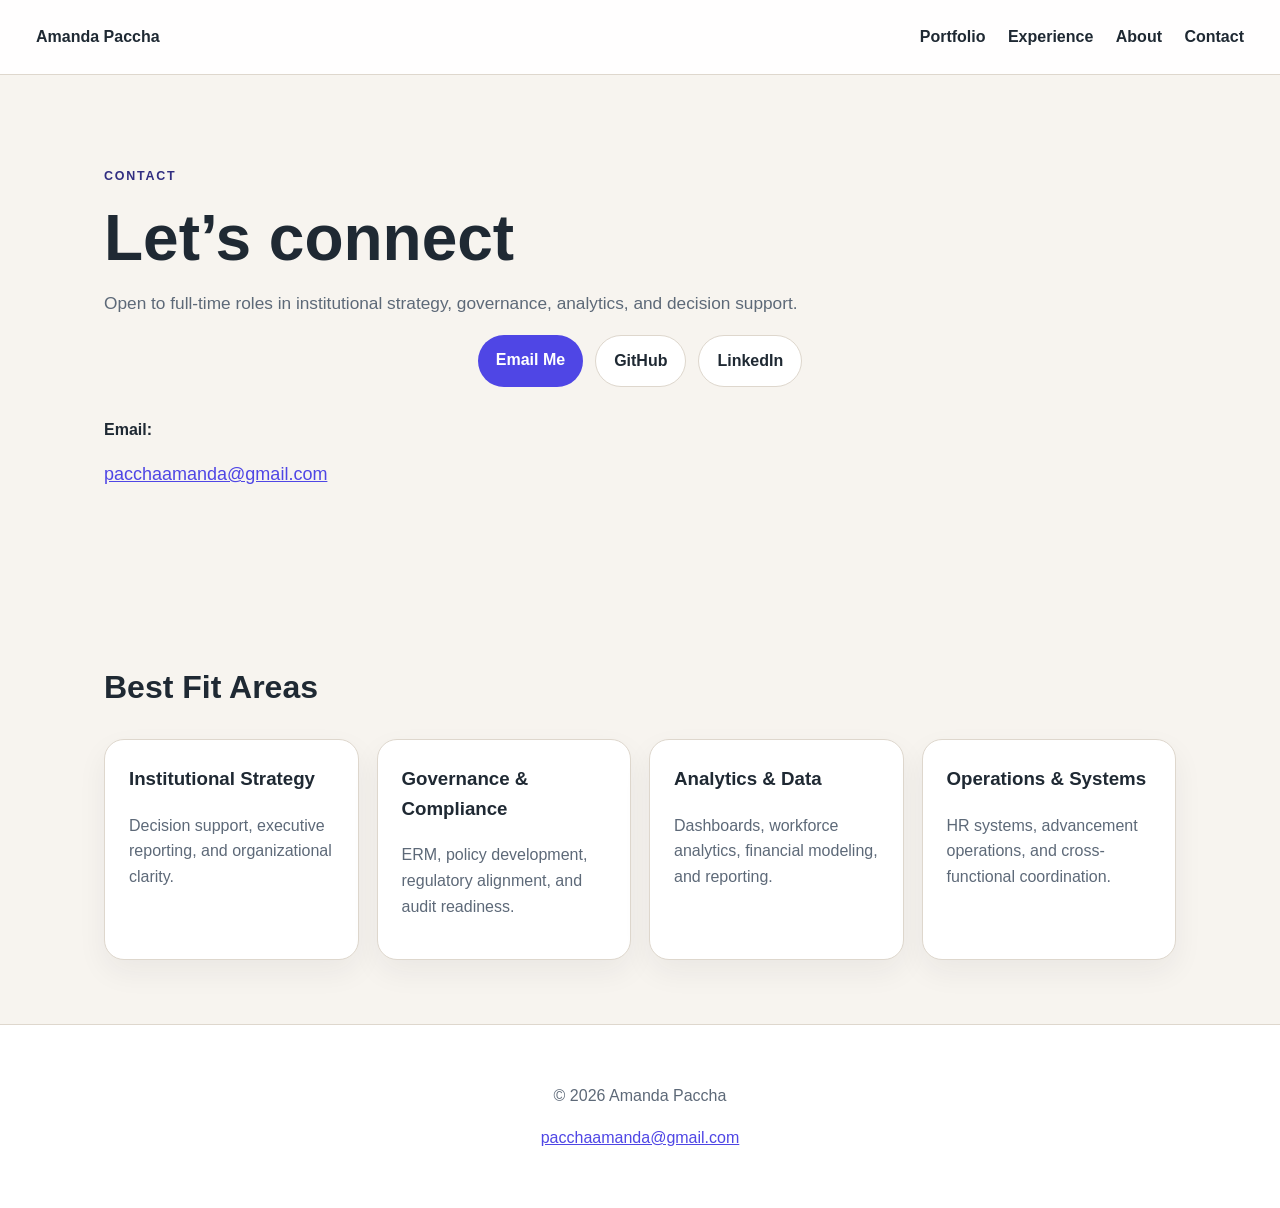
==== commit 04ab74ca: "Update index.html" ====
--- a/index.html
+++ b/index.html
@@ -39,8 +39,8 @@
     <div style="margin-top:30px;">
       <p><strong>Email:</strong></p>
       <p style="font-size:18px;">
-        <a href="mailto:yourrealemail@gmail.com">
-          yourrealemail@gmail.com
+        <a href="mailto:pacchaamanda@gmail.com">
+          pacchaamanda@gmail.com
         </a>
       </p>
     </div>
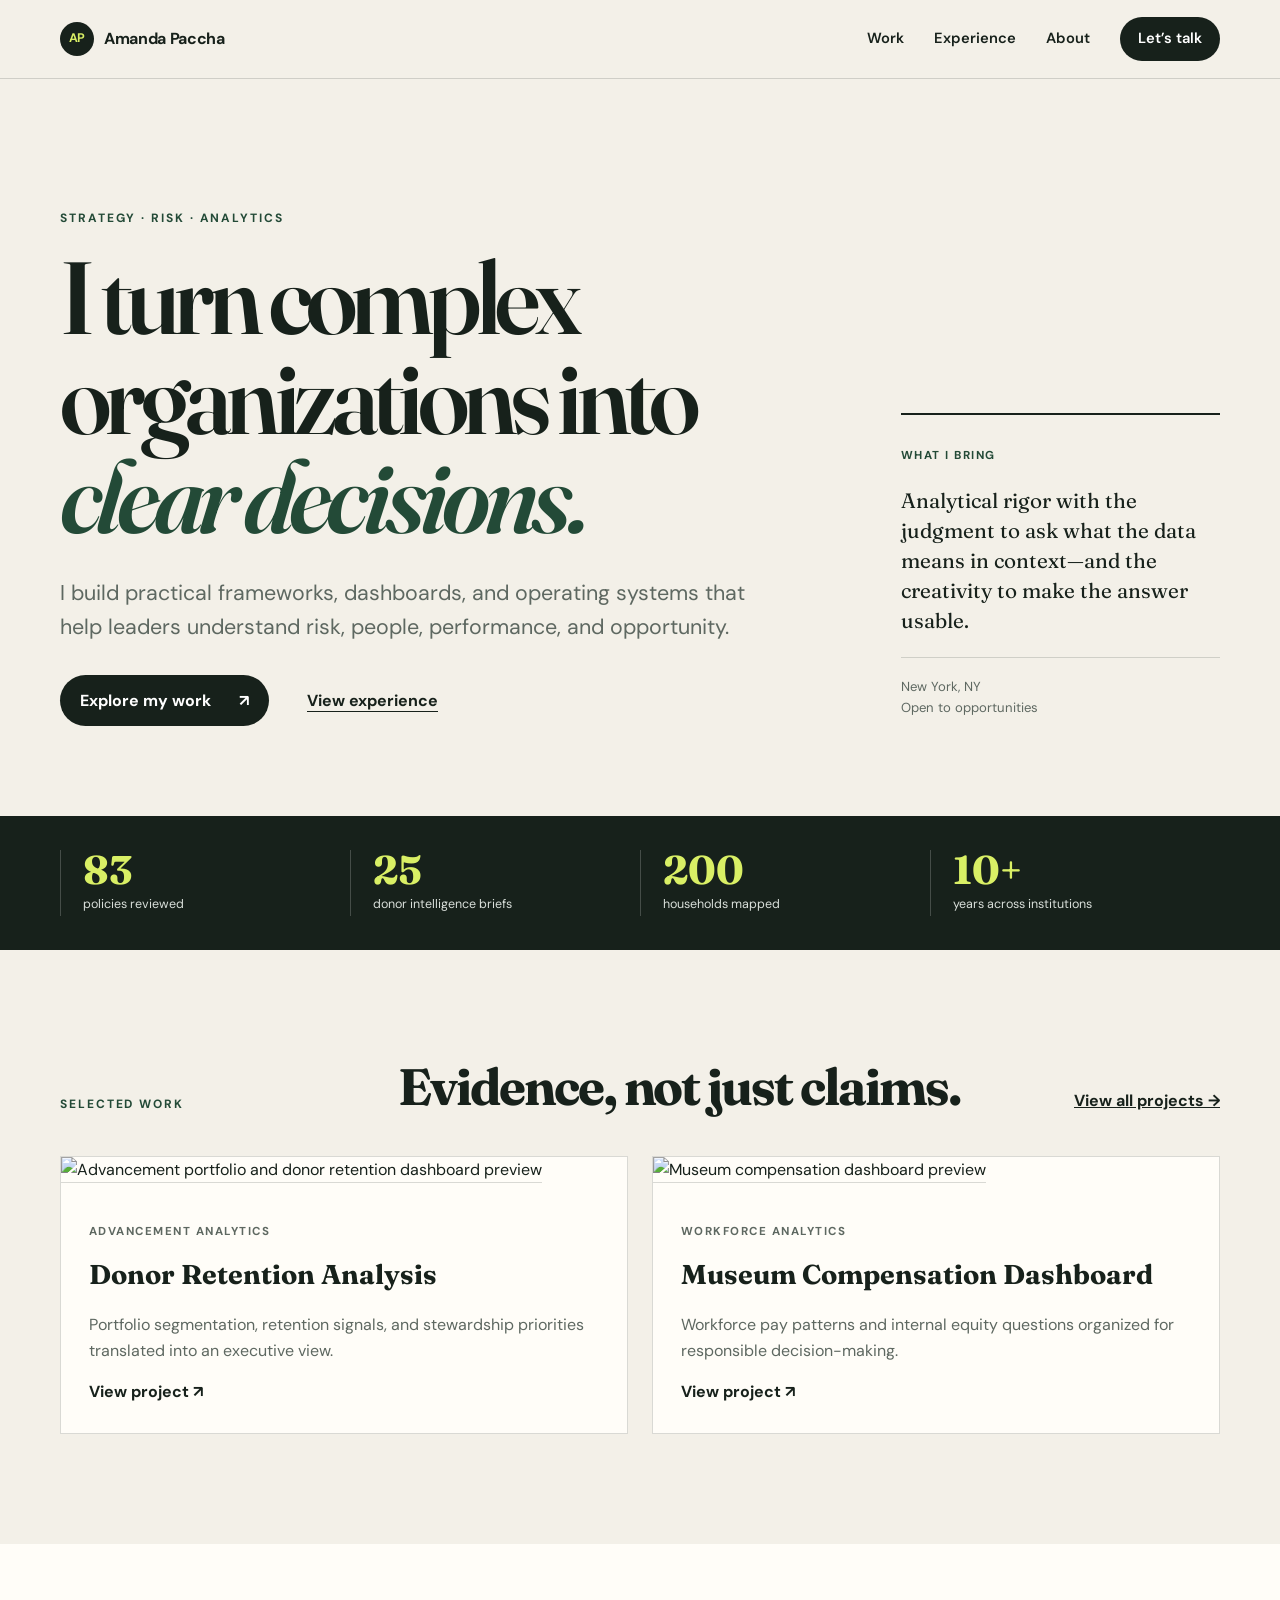
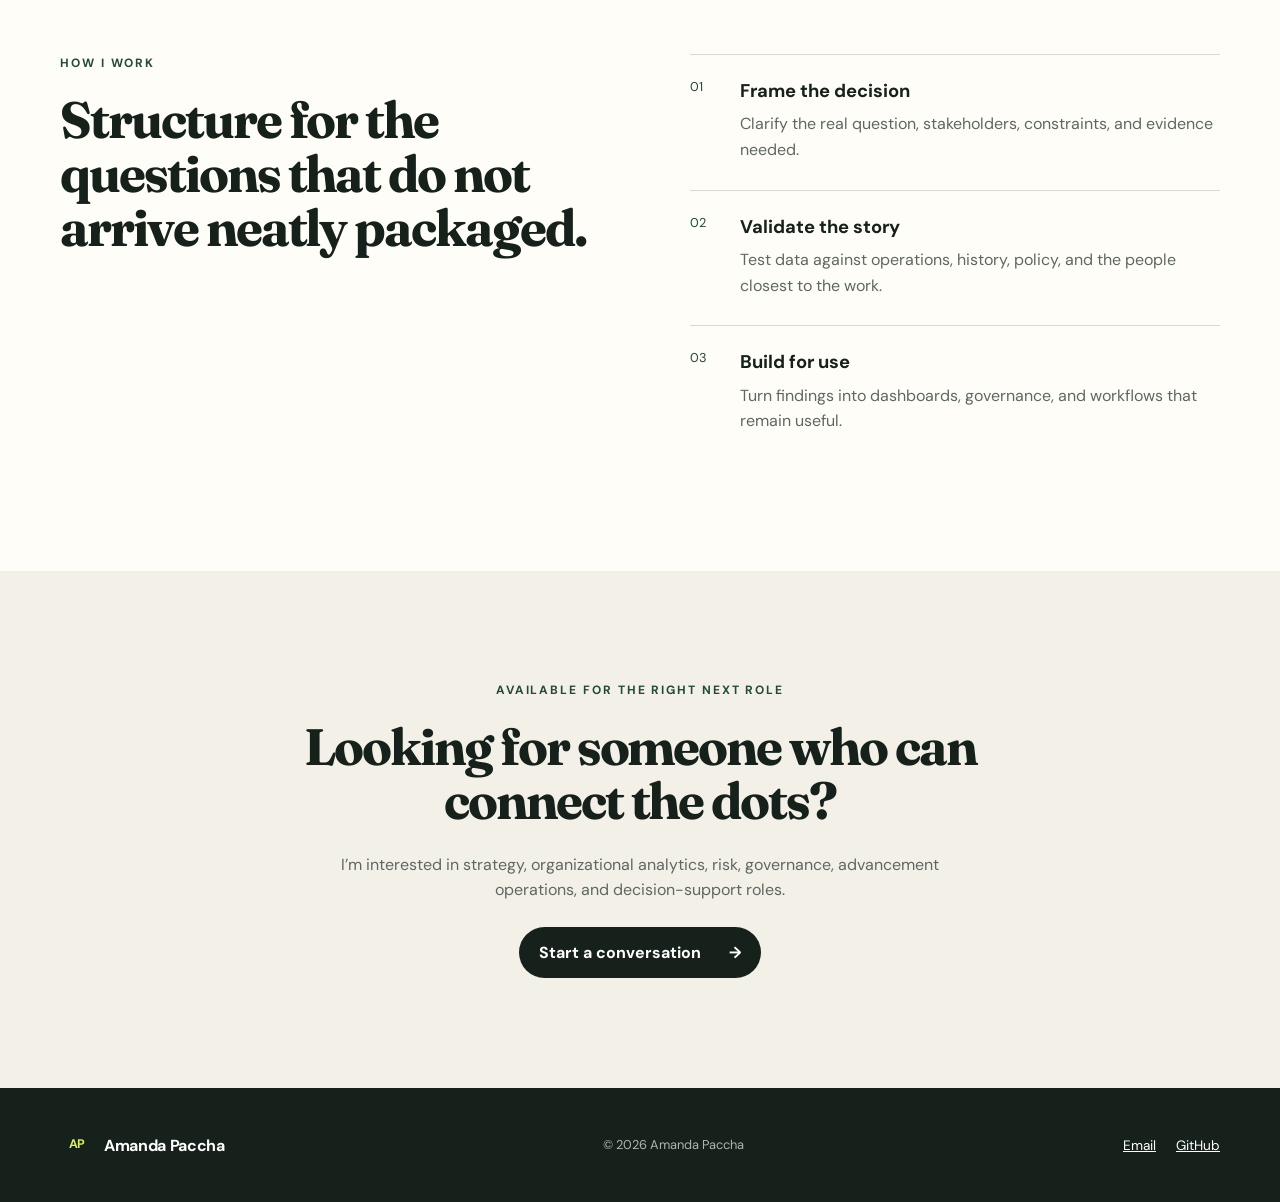
==== commit 8d6fa4c7: "Add files via upload" ====
--- a/index.html
+++ b/index.html
@@ -1,90 +1,20 @@
-<!DOCTYPE html>
-<html lang="en">
-<head>
-  <meta charset="UTF-8">
-  <meta name="viewport" content="width=device-width, initial-scale=1.0">
-  <title>Contact | Amanda Paccha</title>
-  <link rel="stylesheet" href="style.css">
-</head>
-
-<body>
-
-<nav class="nav page-nav">
-  <a class="logo" href="index.html">Amanda Paccha</a>
-  <div>
-    <a href="portfolio.html">Portfolio</a>
-    <a href="experience.html">Experience</a>
-    <a href="about.html">About</a>
-    <a href="contact.html">Contact</a>
-  </div>
-</nav>
-
-<main>
-
-  <section class="section page-header">
-    <p class="eyebrow">Contact</p>
-    <h1>Let’s connect</h1>
-    <p class="section-intro">
-      Open to full-time roles in institutional strategy, governance, analytics, and decision support.
-    </p>
-
-    <!-- BUTTONS -->
-    <div class="button-row">
-      <a class="btn primary" href="mailto:yourrealemail@gmail.com">Email Me</a>
-      <a class="btn secondary" href="https://github.com/amandapacchacommunity" target="_blank">GitHub</a>
-      <a class="btn secondary" href="#" target="_blank">LinkedIn</a>
-    </div>
-
-    <!-- VISIBLE EMAIL (THIS IS WHAT YOU WERE MISSING) -->
-    <div style="margin-top:30px;">
-      <p><strong>Email:</strong></p>
-      <p style="font-size:18px;">
-        <a href="mailto:pacchaamanda@gmail.com">
-          pacchaamanda@gmail.com
-        </a>
-      </p>
-    </div>
-
-  </section>
-
-  <section class="section">
-    <h2>Best Fit Areas</h2>
-
-    <div class="grid">
-
-      <div class="card">
-        <h3>Institutional Strategy</h3>
-        <p>Decision support, executive reporting, and organizational clarity.</p>
-      </div>
-
-      <div class="card">
-        <h3>Governance & Compliance</h3>
-        <p>ERM, policy development, regulatory alignment, and audit readiness.</p>
-      </div>
-
-      <div class="card">
-        <h3>Analytics & Data</h3>
-        <p>Dashboards, workforce analytics, financial modeling, and reporting.</p>
-      </div>
-
-      <div class="card">
-        <h3>Operations & Systems</h3>
-        <p>HR systems, advancement operations, and cross-functional coordination.</p>
-      </div>
-
-    </div>
-  </section>
-
-</main>
-
-<footer>
-  <p>© 2026 Amanda Paccha</p>
-  <p>
-    <a href="mailto:pacchaamanda@gmail.com">
-      pacchaamanda@gmail.com
-    </a>
-  </p>
-</footer>
-
-</body>
-</html>
+<!doctype html><html lang="en"><head>
+<meta charset="utf-8"><meta name="viewport" content="width=device-width,initial-scale=1">
+<meta name="description" content="Amanda Paccha builds practical decision-support systems across enterprise risk, workforce analytics, advancement operations, and governance.">
+<title>Amanda Paccha | Strategy, Risk & Analytics</title>
+<link rel="preconnect" href="https://fonts.googleapis.com"><link rel="preconnect" href="https://fonts.gstatic.com" crossorigin>
+<link href="https://fonts.googleapis.com/css2?family=DM+Sans:wght@400;500;600;700&family=Fraunces:opsz,wght@9..144,600&display=swap" rel="stylesheet">
+<link rel="stylesheet" href="style.css"><script src="script.js" defer></script></head><body>
+<a class="skip-link" href="#main">Skip to content</a>
+<header class="site-header"><nav class="nav wrap" aria-label="Primary navigation"><a class="brand" href="index.html"><span>AP</span>Amanda Paccha</a><button class="menu-button" aria-expanded="false" aria-controls="nav-links">Menu</button><div class="nav-links" id="nav-links"><a href="portfolio.html">Work</a><a href="experience.html">Experience</a><a href="about.html">About</a><a class="nav-cta" href="contact.html">Let’s talk</a></div></nav></header>
+<main id="main">
+<section class="hero wrap"><div class="hero-copy reveal"><p class="kicker">Strategy · Risk · Analytics</p><h1>I turn complex organizations into <em>clear decisions.</em></h1><p class="lede">I build practical frameworks, dashboards, and operating systems that help leaders understand risk, people, performance, and opportunity.</p><div class="actions"><a class="button primary" href="portfolio.html">Explore my work <span>↗</span></a><a class="button text" href="experience.html">View experience</a></div></div><aside class="hero-note reveal" aria-label="Professional focus"><p class="note-label">What I bring</p><p>Analytical rigor with the judgment to ask what the data means in context—and the creativity to make the answer usable.</p><div class="note-meta"><span>New York, NY</span><span>Open to opportunities</span></div></aside></section>
+<section class="proof-band"><div class="wrap proof-grid reveal"><div><strong>83</strong><span>policies reviewed</span></div><div><strong>25</strong><span>donor intelligence briefs</span></div><div><strong>200</strong><span>households mapped</span></div><div><strong>10+</strong><span>years across institutions</span></div></div></section>
+<section class="section wrap"><div class="section-heading reveal"><p class="kicker">Selected work</p><h2>Evidence, not just claims.</h2><a href="portfolio.html">View all projects →</a></div><div class="featured-grid">
+<article class="project-card reveal"><a href="https://amandapacchacommunity.github.io/advancement-donor-retention-analytics/" target="_blank" rel="noopener"><img src="assets/advancement.png" alt="Advancement portfolio and donor retention dashboard preview"><div class="project-copy"><p class="project-type">Advancement analytics</p><h3>Donor Retention Analysis</h3><p>Portfolio segmentation, retention signals, and stewardship priorities translated into an executive view.</p><span>View project ↗</span></div></a></article>
+<article class="project-card reveal"><a href="https://amandapacchacommunity.github.io/museum-compensation-workforce-analytics/" target="_blank" rel="noopener"><img src="assets/compensation.png" alt="Museum compensation dashboard preview"><div class="project-copy"><p class="project-type">Workforce analytics</p><h3>Museum Compensation Dashboard</h3><p>Workforce pay patterns and internal equity questions organized for responsible decision-making.</p><span>View project ↗</span></div></a></article>
+</div></section>
+<section class="section capabilities"><div class="wrap split"><div class="reveal"><p class="kicker">How I work</p><h2>Structure for the questions that do not arrive neatly packaged.</h2></div><div class="capability-list reveal"><div><span>01</span><h3>Frame the decision</h3><p>Clarify the real question, stakeholders, constraints, and evidence needed.</p></div><div><span>02</span><h3>Validate the story</h3><p>Test data against operations, history, policy, and the people closest to the work.</p></div><div><span>03</span><h3>Build for use</h3><p>Turn findings into dashboards, governance, and workflows that remain useful.</p></div></div></div></section>
+<section class="section wrap closing reveal"><p class="kicker">Available for the right next role</p><h2>Looking for someone who can connect the dots?</h2><p>I’m interested in strategy, organizational analytics, risk, governance, advancement operations, and decision-support roles.</p><a class="button primary" href="contact.html">Start a conversation <span>→</span></a></section></main>
+<footer><div class="wrap footer-inner"><a class="brand" href="index.html"><span>AP</span>Amanda Paccha</a><p>© 2026 Amanda Paccha</p><div><a href="mailto:pacchaamanda@gmail.com">Email</a><a href="https://github.com/amandapacchacommunity" target="_blank" rel="noopener">GitHub</a></div></div></footer>
+</body></html>
--- a/style.css
+++ b/style.css
@@ -1,251 +1,3 @@
-:root {
-  --bg: #f7f4ef;
-  --card: #ffffff;
-  --text: #1f2933;
-  --muted: #5d6978;
-  --line: #ded7cd;
-  --accent: #4f46e5;
-  --accent-dark: #312e81;
-  --soft: #ede9fe;
-}
-
-* {
-  box-sizing: border-box;
-}
-
-body {
-  margin: 0;
-  font-family: Arial, Helvetica, sans-serif;
-  background: var(--bg);
-  color: var(--text);
-  line-height: 1.6;
-}
-
-a {
-  color: var(--accent);
-}
-
-.nav {
-  display: flex;
-  justify-content: space-between;
-  align-items: center;
-  padding: 24px 36px;
-}
-
-.page-nav {
-  background: rgba(255,255,255,0.9);
-  border-bottom: 1px solid var(--line);
-  position: sticky;
-  top: 0;
-  z-index: 10;
-}
-
-.nav a {
-  text-decoration: none;
-  color: var(--text);
-  margin-left: 18px;
-  font-weight: 600;
-}
-
-.logo {
-  margin-left: 0 !important;
-  font-weight: 800 !important;
-}
-
-.hero {
-  background: linear-gradient(135deg, #ffffff, #ede9fe);
-  min-height: 640px;
-}
-
-.hero-inner {
-  max-width: 980px;
-  margin: 0 auto;
-  padding: 80px 24px 120px;
-  text-align: center;
-}
-
-.eyebrow {
-  text-transform: uppercase;
-  letter-spacing: 0.14em;
-  font-size: 0.78rem;
-  color: var(--accent-dark);
-  font-weight: 800;
-}
-
-h1 {
-  font-size: clamp(2.4rem, 5vw, 4.8rem);
-  line-height: 1.05;
-  margin: 18px 0;
-}
-
-h2 {
-  font-size: 2rem;
-  margin-bottom: 14px;
-}
-
-h3 {
-  margin-top: 0;
-}
-
-.hero-text,
-.section-intro {
-  max-width: 820px;
-  color: var(--muted);
-  font-size: 1.08rem;
-}
-
-.hero-text {
-  margin: 0 auto 28px;
-}
-
-.button-row {
-  display: flex;
-  flex-wrap: wrap;
-  gap: 12px;
-  justify-content: center;
-}
-
-.btn {
-  display: inline-block;
-  padding: 12px 18px;
-  border-radius: 999px;
-  text-decoration: none;
-  font-weight: 700;
-}
-
-.primary {
-  background: var(--accent);
-  color: white;
-}
-
-.secondary {
-  background: white;
-  color: var(--text);
-  border: 1px solid var(--line);
-}
-
-.section {
-  max-width: 1120px;
-  margin: 0 auto;
-  padding: 64px 24px;
-}
-
-.page-header {
-  padding-top: 80px;
-}
-
-.metrics {
-  max-width: 1120px;
-  margin: -70px auto 0;
-  padding: 0 24px 48px;
-  display: grid;
-  grid-template-columns: repeat(auto-fit, minmax(230px, 1fr));
-  gap: 18px;
-  position: relative;
-}
-
-.metric-card,
-.card,
-.skill-card,
-.item {
-  background: var(--card);
-  border: 1px solid var(--line);
-  border-radius: 20px;
-  padding: 24px;
-  box-shadow: 0 12px 30px rgba(31,41,51,0.06);
-}
-
-.metric-card h3 {
-  font-size: 2.5rem;
-  color: var(--accent);
-  margin: 0;
-}
-
-.metric-card ul,
-.item ul {
-  padding-left: 20px;
-  color: var(--muted);
-  font-size: 0.95rem;
-}
-
-.metric-card li,
-.item li {
-  margin-bottom: 6px;
-}
-
-.grid {
-  display: grid;
-  grid-template-columns: repeat(auto-fit, minmax(245px, 1fr));
-  gap: 18px;
-  margin-top: 26px;
-}
-
-.card p {
-  color: var(--muted);
-}
-
-.text-link {
-  display: inline-block;
-  margin-top: 10px;
-  font-weight: 800;
-  text-decoration: none;
-}
-
-.skill-library {
-  display: grid;
-  gap: 14px;
-  margin-top: 26px;
-}
-
-.skill-card summary {
-  cursor: pointer;
-  font-weight: 800;
-  font-size: 1.05rem;
-}
-
-.skill-card p {
-  color: var(--muted);
-}
-
-.highlight {
-  background: var(--soft);
-  border-radius: 28px;
-  margin-bottom: 60px;
-}
-
-.timeline {
-  display: grid;
-  gap: 18px;
-}
-
-.item p {
-  color: var(--muted);
-}
-
-footer {
-  text-align: center;
-  padding: 42px 24px;
-  border-top: 1px solid var(--line);
-  color: var(--muted);
-  background: #fff;
-}
-
-@media (max-width: 720px) {
-  .nav {
-    display: block;
-    text-align: center;
-  }
-
-  .nav div {
-    margin-top: 12px;
-  }
-
-  .nav a {
-    display: inline-block;
-    margin: 6px;
-  }
-
-  .metrics {
-    margin-top: 0;
-  }
-}
+:root{--ink:#17211b;--muted:#5e6861;--paper:#f3f0e8;--white:#fffdf8;--lime:#d9ef65;--forest:#234a37;--line:rgba(23,33,27,.16);--sans:"DM Sans",sans-serif;--serif:"Fraunces",serif}
+*{box-sizing:border-box}html{scroll-behavior:smooth}body{margin:0;background:var(--paper);color:var(--ink);font-family:var(--sans);line-height:1.6}a{color:inherit}.wrap{width:min(1160px,calc(100% - 40px));margin-inline:auto}.skip-link{position:absolute;left:-999px}.skip-link:focus{left:16px;top:16px;background:#fff;padding:10px;z-index:99}.site-header{position:sticky;top:0;z-index:20;background:rgba(243,240,232,.9);backdrop-filter:blur(14px);border-bottom:1px solid var(--line)}.nav{height:78px;display:flex;align-items:center;justify-content:space-between}.brand{display:flex;align-items:center;gap:10px;text-decoration:none;font-weight:700;letter-spacing:-.02em}.brand span{display:grid;place-items:center;width:34px;height:34px;border-radius:50%;background:var(--ink);color:var(--lime);font-size:.78rem}.nav-links{display:flex;align-items:center;gap:30px}.nav-links a{text-decoration:none;font-size:.92rem;font-weight:600}.nav-links a:hover,.nav-links a[aria-current="page"]{text-decoration:underline;text-underline-offset:6px}.nav-cta{padding:10px 18px;background:var(--ink);color:white;border-radius:999px}.menu-button{display:none;background:none;border:1px solid var(--line);border-radius:99px;padding:8px 14px;font:inherit}.hero{min-height:680px;display:grid;grid-template-columns:1.55fr .65fr;align-items:end;gap:80px;padding-block:130px 90px}.kicker{text-transform:uppercase;letter-spacing:.16em;font-size:.75rem;font-weight:700;color:var(--forest);margin:0 0 20px}.hero h1,.page-hero h1{font-family:var(--serif);font-weight:600;letter-spacing:-.055em;line-height:.97;margin:0}.hero h1{font-size:clamp(3.6rem,8vw,7.3rem)}h1 em{color:var(--forest);font-style:italic}.lede{font-size:clamp(1.1rem,2vw,1.34rem);color:var(--muted);max-width:710px;margin:30px 0}.actions{display:flex;align-items:center;gap:18px;flex-wrap:wrap}.button{display:inline-flex;align-items:center;gap:28px;padding:13px 20px;border-radius:999px;text-decoration:none;font-weight:700}.button.primary{background:var(--ink);color:white}.button.primary:hover{background:var(--forest)}.button.text{text-decoration:underline;text-underline-offset:5px}.hero-note{border-top:2px solid var(--ink);padding-top:20px;margin-bottom:8px}.note-label,.project-type{font-size:.72rem;text-transform:uppercase;letter-spacing:.13em;font-weight:700;color:var(--forest)}.hero-note>p:nth-child(2){font-family:var(--serif);font-size:1.3rem;line-height:1.45}.note-meta{border-top:1px solid var(--line);padding-top:18px;display:flex;flex-direction:column;font-size:.82rem;color:var(--muted)}.proof-band{background:var(--ink);color:white}.proof-grid{display:grid;grid-template-columns:repeat(4,1fr);padding-block:34px}.proof-grid div{border-left:1px solid rgba(255,255,255,.2);padding-left:22px}.proof-grid strong{font-family:var(--serif);font-size:2.5rem;color:var(--lime);display:block;line-height:1}.proof-grid span{font-size:.78rem;color:#d9dfda}.section{padding-block:110px}.section-heading{display:grid;grid-template-columns:1fr 2fr auto;align-items:end;margin-bottom:42px}.section-heading>*{margin:0}.section-heading h2,.split h2,.closing h2,.page-section h2{font-family:var(--serif);font-size:clamp(2.2rem,4vw,4rem);line-height:1.05;letter-spacing:-.04em}.section-heading>a{font-weight:700}.featured-grid{display:grid;grid-template-columns:1fr 1fr;gap:24px}.project-card{background:var(--white);border:1px solid var(--line);overflow:hidden}.project-card a{text-decoration:none}.project-card img{width:100%;aspect-ratio:16/9;object-fit:cover;object-position:top;border-bottom:1px solid var(--line);transition:transform .5s}.project-card:hover img{transform:scale(1.025)}.project-copy{padding:28px}.project-copy h3{font-family:var(--serif);font-size:1.7rem;margin:5px 0 10px}.project-copy p{color:var(--muted)}.project-copy span{font-weight:700}.capabilities{background:var(--white)}.split{display:grid;grid-template-columns:1fr 1fr;gap:100px}.split h2{margin:0}.capability-list>div{display:grid;grid-template-columns:50px 1fr;border-top:1px solid var(--line);padding:22px 0}.capability-list span{color:var(--forest);font-size:.8rem}.capability-list h3{margin:0;font-size:1.15rem}.capability-list p{grid-column:2;margin:5px 0;color:var(--muted)}.closing{text-align:center;max-width:850px}.closing h2{margin:0}.closing>p:not(.kicker){color:var(--muted);max-width:680px;margin:24px auto}.page-hero{padding-block:110px 70px}.page-hero h1{font-size:clamp(3.2rem,7vw,6.4rem);max-width:1000px}.page-hero .lede{max-width:780px}.page-section{padding-block:70px}.page-section h2{margin:0 0 34px}.project-list{display:grid;gap:18px}.project-row{display:grid;grid-template-columns:150px 1fr auto;gap:30px;align-items:center;padding:24px 0;border-top:1px solid var(--line);text-decoration:none}.project-row img{width:150px;aspect-ratio:16/10;object-fit:cover;object-position:top}.project-row h3{font-family:var(--serif);font-size:1.45rem;margin:0}.project-row p{margin:4px 0;color:var(--muted)}.project-row>span{font-weight:700}.timeline{border-top:1px solid var(--line)}.role{display:grid;grid-template-columns:190px 1fr;gap:55px;padding:38px 0;border-bottom:1px solid var(--line)}.role time{font-size:.85rem;color:var(--muted)}.role h2{font-family:var(--serif);font-size:1.8rem;margin:0}.role h3{margin:2px 0 14px;color:var(--forest);font-size:1rem}.role ul{padding-left:20px;color:var(--muted)}.about-grid{display:grid;grid-template-columns:.8fr 1.2fr;gap:90px}.about-grid blockquote{font-family:var(--serif);font-size:2rem;line-height:1.3;margin:0}.about-copy p{color:var(--muted)}.credentials{display:grid;grid-template-columns:repeat(2,1fr);gap:18px}.credential{background:var(--white);border:1px solid var(--line);padding:28px}.credential h3{font-family:var(--serif);font-size:1.4rem;margin:0 0 8px}.contact-panel{background:var(--forest);color:white;padding:clamp(30px,7vw,80px);display:grid;grid-template-columns:1fr 1fr;gap:70px}.contact-panel h2{font-family:var(--serif);font-size:clamp(2.4rem,5vw,4.8rem);line-height:1;margin:0}.contact-links{display:flex;flex-direction:column;justify-content:center;gap:16px}.contact-links a{font-size:1.1rem;padding:15px 0;border-bottom:1px solid rgba(255,255,255,.3);text-decoration:none}.contact-links a:hover{color:var(--lime)}footer{background:var(--ink);color:white;padding:34px 0}.footer-inner{display:flex;justify-content:space-between;align-items:center}.footer-inner p{font-size:.8rem;color:#adb6b0}.footer-inner>div{display:flex;gap:20px}.footer-inner>div a{font-size:.85rem}.reveal{opacity:0;transform:translateY(18px);transition:opacity .6s ease,transform .6s ease}.reveal.visible{opacity:1;transform:none}@media(prefers-reduced-motion:reduce){*{scroll-behavior:auto}.reveal{opacity:1;transform:none;transition:none}}
+@media(max-width:760px){.wrap{width:min(100% - 28px,1160px)}.menu-button{display:block}.nav-links{display:none;position:absolute;top:77px;left:0;right:0;background:var(--paper);padding:20px;flex-direction:column;border-bottom:1px solid var(--line)}.nav-links.open{display:flex}.hero{min-height:auto;grid-template-columns:1fr;gap:60px;padding-block:90px 60px}.hero h1{font-size:clamp(3.2rem,16vw,5rem)}.proof-grid{grid-template-columns:1fr 1fr;gap:28px}.section{padding-block:75px}.section-heading{display:block}.section-heading h2{margin:8px 0 20px}.featured-grid,.split,.about-grid,.credentials,.contact-panel{grid-template-columns:1fr;gap:35px}.project-row{grid-template-columns:90px 1fr}.project-row img{width:90px}.project-row>span{display:none}.role{grid-template-columns:1fr;gap:8px}.footer-inner{flex-direction:column;gap:16px}.page-hero{padding-block:75px 45px}}
